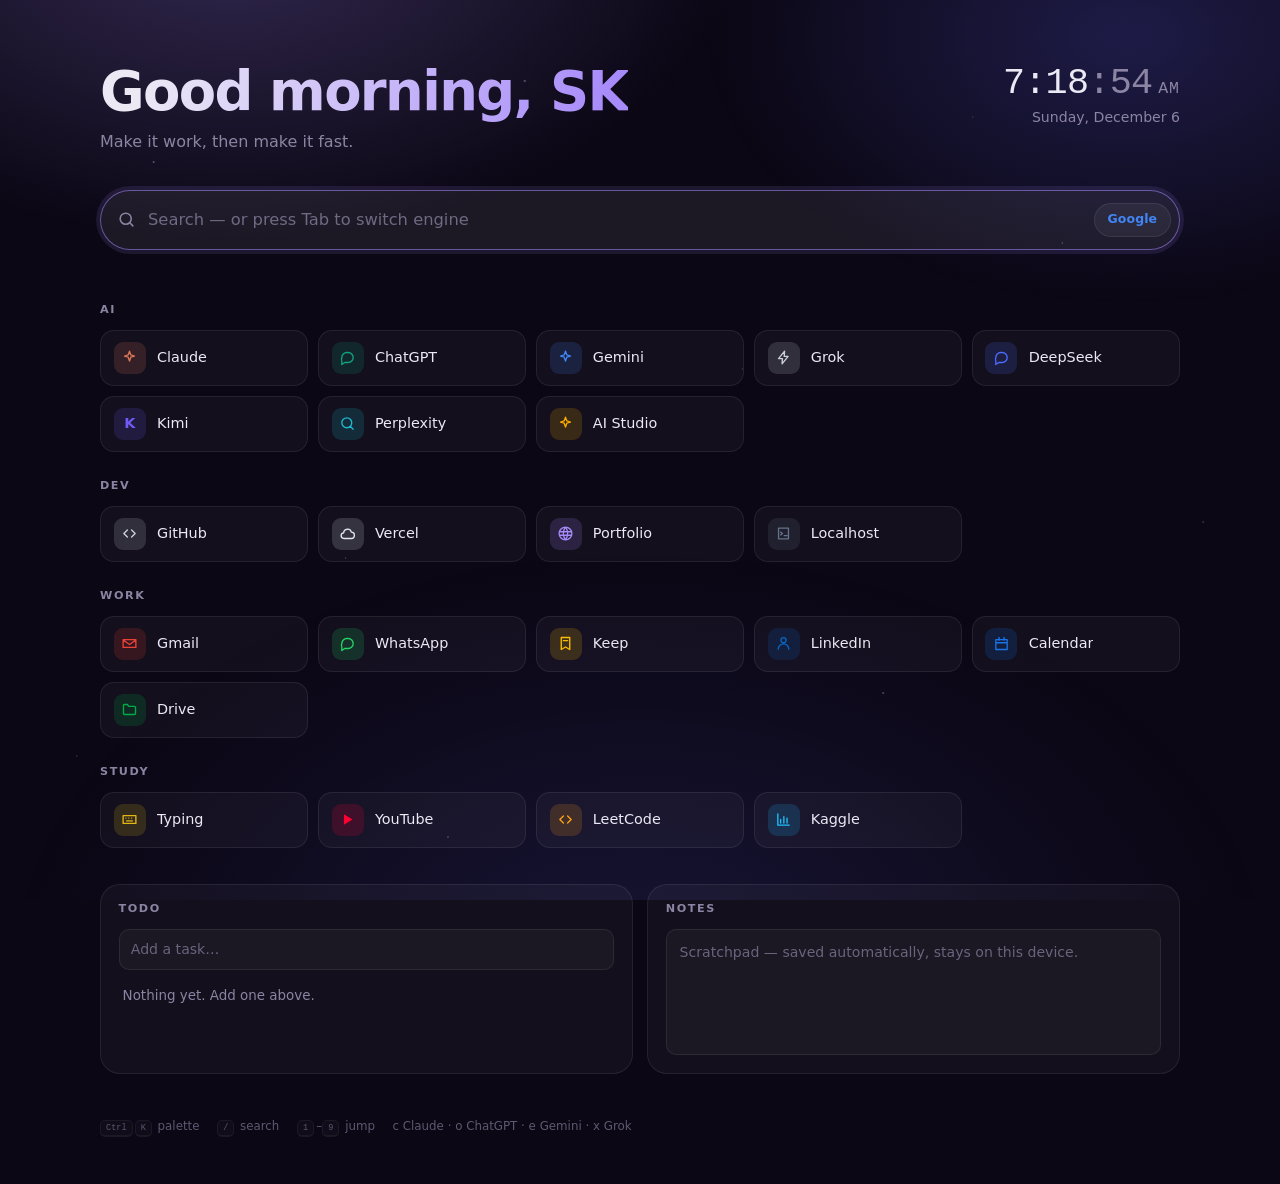
==== extension/newtab.html @ caefb883 "first commit" ====
<!DOCTYPE html>
<html lang="en" data-page="ext">
<head>
<meta charset="utf-8">
<meta name="viewport" content="width=device-width, initial-scale=1, viewport-fit=cover">
<title>SK</title>
<meta name="theme-color" content="#0b0714">
<meta name="description" content="Personal start page.">
<meta name="robots" content="noindex, nofollow">
<link rel="icon" href="assets/favicon.svg" type="image/svg+xml">
<link rel="preload" href="config.js" as="script">
<link rel="preload" href="app.js" as="script">
<link rel="stylesheet" href="styles.css">
</head>
<body>

<div class="bg-aurora" aria-hidden="true"></div>
<div class="bg-stars" aria-hidden="true"></div>

<main class="shell">

  <!-- ── Header: greeting + clock ─────────────────────────────────── -->
  <header class="hero">
    <div class="hero-main">
      <h1 class="greeting" id="greeting">&nbsp;</h1>
      <p class="subline" id="subline">&nbsp;</p>
    </div>
    <div class="hero-side">
      <div class="clock" id="clock">&nbsp;</div>
      <div class="datestr" id="datestr">&nbsp;</div>
      <div class="weather" id="weather" hidden>
        <span class="weather-icon" id="weather-icon"></span>
        <span class="weather-temp" id="weather-temp"></span>
        <span class="weather-meta" id="weather-meta"></span>
      </div>
    </div>
  </header>

  <!-- ── Search ───────────────────────────────────────────────────── -->
  <form class="search" id="search-form" autocomplete="off" role="search">
    <svg class="search-glyph" viewBox="0 0 24 24" aria-hidden="true">
      <circle cx="11" cy="11" r="7"></circle><path d="M20 20l-3.5-3.5"></path>
    </svg>
    <input
      class="search-input"
      id="search-input"
      type="text"
      spellcheck="false"
      autocapitalize="off"
      autocorrect="off"
      aria-label="Search the web"
      placeholder="Search — or press Tab to switch engine">
    <button class="engine-pill" id="engine-pill" type="button" aria-label="Change search engine">Google</button>
  </form>
  <p class="search-hint" id="search-hint"></p>

  <!-- ── Link groups ──────────────────────────────────────────────── -->
  <section class="groups" id="groups"></section>

  <!-- ── Notes + todo ─────────────────────────────────────────────── -->
  <section class="panels" id="panels" hidden>
    <div class="panel">
      <div class="panel-head">
        <h2>Todo</h2>
        <span class="panel-count" id="todo-count"></span>
      </div>
      <form id="todo-form" autocomplete="off">
        <input class="todo-input" id="todo-input" type="text" placeholder="Add a task…" aria-label="Add a task">
      </form>
      <ul class="todo-list" id="todo-list"></ul>
    </div>
    <div class="panel">
      <div class="panel-head">
        <h2>Notes</h2>
        <span class="panel-count" id="notes-status"></span>
      </div>
      <textarea class="notes" id="notes" placeholder="Scratchpad — saved automatically, stays on this device." aria-label="Notes"></textarea>
    </div>
  </section>

  <footer class="foot">
    <span><kbd>Ctrl</kbd><kbd>K</kbd> palette</span>
    <span><kbd>/</kbd> search</span>
    <span><kbd>1</kbd>–<kbd>9</kbd> jump</span>
    <span id="foot-keys"></span>
  </footer>

</main>

<!-- ── Command palette ───────────────────────────────────────────── -->
<div class="palette-wrap" id="palette-wrap" hidden>
  <div class="palette-backdrop" id="palette-backdrop"></div>
  <div class="palette" role="dialog" aria-modal="true" aria-label="Command palette">
    <input class="palette-input" id="palette-input" type="text" spellcheck="false"
           autocomplete="off" placeholder="Jump to…" aria-label="Jump to">
    <ul class="palette-list" id="palette-list"></ul>
  </div>
</div>

<script src="config.js"></script>
<script src="app.js"></script>
</body>
</html>
---- extension/styles.css ----
/* ==========================================================================
   SK HOME — styles
   Defaults here match config.theme; app.js overrides them at runtime.
   ========================================================================== */

:root {
  --bg:      #0b0714;
  --accent:  #a78bfa;
  --accent2: #6366f1;
  --text:    #ece9f5;
  --muted:   #8b85a3;

  --surface:      rgba(255, 255, 255, 0.035);
  --surface-hi:   rgba(255, 255, 255, 0.07);
  --border:       rgba(255, 255, 255, 0.08);
  --border-hi:    rgba(255, 255, 255, 0.16);

  --radius:    14px;
  --radius-lg: 20px;

  --font: "Inter", ui-sans-serif, system-ui, -apple-system, "Segoe UI",
          Roboto, "Helvetica Neue", Arial, sans-serif;
  --mono: ui-monospace, "SF Mono", "Cascadia Mono", "JetBrains Mono",
          Menlo, Consolas, monospace;

  --shell-max: 1120px;
  color-scheme: dark;
}

* { box-sizing: border-box; }

/* Class selectors below set display:flex/grid, which would otherwise beat the
   UA's [hidden]{display:none}. Without this the palette shows up on load. */
[hidden] { display: none !important; }

html, body {
  margin: 0;
  min-height: 100%;
}

body {
  background: var(--bg);
  color: var(--text);
  font-family: var(--font);
  font-size: 16px;
  line-height: 1.5;
  -webkit-font-smoothing: antialiased;
  text-rendering: optimizeLegibility;
  overflow-x: hidden;
}

/* ── Background layers ──────────────────────────────────────────────── */

.bg-aurora,
.bg-stars {
  position: fixed;
  inset: 0;
  pointer-events: none;
  z-index: 0;
}

.bg-aurora {
  background:
    radial-gradient(52rem 32rem at 18% -8%,
      color-mix(in srgb, var(--accent) 26%, transparent), transparent 62%),
    radial-gradient(44rem 28rem at 88% 4%,
      color-mix(in srgb, var(--accent2) 22%, transparent), transparent 60%),
    radial-gradient(60rem 40rem at 50% 108%,
      color-mix(in srgb, var(--accent2) 14%, transparent), transparent 66%);
  filter: saturate(1.1);
}

/* Starfield drawn entirely in CSS — no image request. */
.bg-stars {
  background-image:
    radial-gradient(1.4px 1.4px at 12% 18%, rgba(255,255,255,.55), transparent),
    radial-gradient(1.1px 1.1px at 27% 62%, rgba(255,255,255,.38), transparent),
    radial-gradient(1.6px 1.6px at 41%  9%, rgba(255,255,255,.50), transparent),
    radial-gradient(1.0px 1.0px at 58% 41%, rgba(255,255,255,.32), transparent),
    radial-gradient(1.5px 1.5px at 69% 77%, rgba(255,255,255,.45), transparent),
    radial-gradient(1.2px 1.2px at 83% 27%, rgba(255,255,255,.40), transparent),
    radial-gradient(1.3px 1.3px at 94% 58%, rgba(255,255,255,.35), transparent),
    radial-gradient(1.1px 1.1px at  6% 84%, rgba(255,255,255,.30), transparent),
    radial-gradient(1.4px 1.4px at 35% 93%, rgba(255,255,255,.36), transparent),
    radial-gradient(1.0px 1.0px at 76% 13%, rgba(255,255,255,.28), transparent);
  background-size: 100% 100%;
  opacity: .8;
}

html[data-stars="off"] .bg-stars  { display: none; }
html[data-aurora="off"] .bg-aurora { display: none; }

/* ── Shell ──────────────────────────────────────────────────────────── */

.shell {
  position: relative;
  z-index: 1;
  max-width: var(--shell-max);
  margin: 0 auto;
  padding-block: clamp(2.5rem, 7vh, 5rem) 3rem;
  padding-inline: 20px;
  display: flex;
  flex-direction: column;
  gap: clamp(1.75rem, 4vh, 2.75rem);
}

/* ── Hero ───────────────────────────────────────────────────────────── */

.hero {
  display: flex;
  align-items: flex-start;
  justify-content: space-between;
  gap: 1.5rem;
  flex-wrap: wrap;
}

.greeting {
  margin: 0;
  font-size: clamp(2rem, 5.2vw, 3.4rem);
  font-weight: 650;
  letter-spacing: -0.03em;
  line-height: 1.08;
  background: linear-gradient(102deg, var(--text) 8%, var(--accent) 96%);
  -webkit-background-clip: text;
  background-clip: text;
  color: transparent;
}

.subline {
  margin: .5rem 0 0;
  color: var(--muted);
  font-size: 1rem;
}

.hero-side {
  text-align: right;
  flex-shrink: 0;
}

.clock {
  font-family: var(--mono);
  font-size: clamp(1.6rem, 3.4vw, 2.3rem);
  font-weight: 500;
  letter-spacing: -0.02em;
  font-variant-numeric: tabular-nums;
  line-height: 1.1;
}

.clock .ampm {
  font-size: .45em;
  color: var(--muted);
  margin-left: .35em;
  letter-spacing: .06em;
}

.clock .sec { color: var(--muted); }

.datestr {
  margin-top: .2rem;
  color: var(--muted);
  font-size: .88rem;
}

.weather {
  margin-top: .6rem;
  display: inline-flex;
  align-items: center;
  gap: .5rem;
  padding: .35rem .7rem;
  border: 1px solid var(--border);
  border-radius: 999px;
  background: var(--surface);
  font-size: .85rem;
}

.weather-icon svg { display: block; width: 18px; height: 18px; }
.weather-temp { font-weight: 600; font-variant-numeric: tabular-nums; }
.weather-meta { color: var(--muted); font-variant-numeric: tabular-nums; }

/* ── Search ─────────────────────────────────────────────────────────── */

.search {
  display: flex;
  align-items: center;
  gap: .75rem;
  padding: .2rem .5rem .2rem 1rem;
  background: var(--surface);
  border: 1px solid var(--border);
  border-radius: 999px;
  transition: border-color .15s, background .15s, box-shadow .15s;
}

.search:focus-within {
  border-color: color-mix(in srgb, var(--accent) 55%, transparent);
  background: var(--surface-hi);
  box-shadow: 0 0 0 4px color-mix(in srgb, var(--accent) 12%, transparent);
}

.search-glyph {
  width: 19px; height: 19px;
  flex-shrink: 0;
  fill: none;
  stroke: var(--muted);
  stroke-width: 2;
  stroke-linecap: round;
}

.search-input {
  flex: 1;
  min-width: 0;
  background: none;
  border: 0;
  outline: none;
  color: var(--text);
  font: inherit;
  font-size: 1.02rem;
  padding: .85rem 0;
}

.search-input::placeholder { color: var(--muted); opacity: .75; }

.engine-pill {
  flex-shrink: 0;
  border: 1px solid var(--border);
  background: rgba(255,255,255,.05);
  color: var(--engine-color, var(--muted));
  font: inherit;
  font-size: .78rem;
  font-weight: 600;
  letter-spacing: .01em;
  padding: .42rem .8rem;
  border-radius: 999px;
  cursor: pointer;
  transition: border-color .15s, background .15s;
}

.engine-pill:hover { border-color: var(--border-hi); background: rgba(255,255,255,.09); }

.search-hint {
  margin: -1.35rem 0 -1rem;
  min-height: 1.1rem;
  padding-inline: 1.1rem;
  font-size: .78rem;
  color: var(--muted);
}

/* ── Link groups ────────────────────────────────────────────────────── */

.groups {
  display: flex;
  flex-direction: column;
  gap: 1.6rem;
}

.group-title {
  margin: 0 0 .7rem;
  font-size: .7rem;
  font-weight: 700;
  letter-spacing: .14em;
  text-transform: uppercase;
  color: var(--muted);
}

.tiles {
  display: grid;
  grid-template-columns: repeat(auto-fill, minmax(180px, 1fr));
  gap: .6rem;
}

.tile {
  display: flex;
  align-items: center;
  gap: .7rem;
  padding: .7rem .8rem;
  border: 1px solid var(--border);
  border-radius: var(--radius);
  background: var(--surface);
  color: var(--text);
  text-decoration: none;
  position: relative;
  transition: transform .13s ease, border-color .13s, background .13s;
}

.tile:hover,
.tile:focus-visible {
  transform: translateY(-2px);
  border-color: color-mix(in srgb, var(--tile) 45%, var(--border-hi));
  background: var(--surface-hi);
  outline: none;
}

.tile:focus-visible {
  box-shadow: 0 0 0 3px color-mix(in srgb, var(--accent) 30%, transparent);
}

.tile-mark {
  width: 32px; height: 32px;
  flex-shrink: 0;
  display: grid;
  place-items: center;
  border-radius: 9px;
  background: color-mix(in srgb, var(--tile) 17%, transparent);
  color: var(--tile);
  font-size: .9rem;
  font-weight: 700;
  letter-spacing: -.02em;
}

.tile-mark svg { width: 17px; height: 17px; display: block; }

.tile-name {
  min-width: 0;                 /* let it shrink inside the flex row */
  font-size: .9rem;
  font-weight: 500;
  white-space: nowrap;
  overflow: hidden;
  text-overflow: ellipsis;
}

/* Absolutely positioned so an invisible badge never steals width from the
   label — that was silently ellipsising "DeepSeek" and "WhatsApp". */
.tile-key {
  position: absolute;
  right: .55rem;
  top: 50%;
  transform: translateY(-50%);
  font-family: var(--mono);
  font-size: .65rem;
  color: var(--muted);
  border: 1px solid var(--border);
  border-radius: 5px;
  padding: .05rem .3rem;
  opacity: 0;
  transition: opacity .13s;
}

.tile:hover .tile-key,
body.keys-visible .tile-key { opacity: .85; }

/* ── Panels (todo + notes) ──────────────────────────────────────────── */

.panels {
  display: grid;
  grid-template-columns: 1fr 1fr;
  gap: .9rem;
}

.panel {
  border: 1px solid var(--border);
  border-radius: var(--radius-lg);
  background: var(--surface);
  padding: 1rem 1.1rem 1.1rem;
  min-height: 190px;
  display: flex;
  flex-direction: column;
}

.panel-head {
  display: flex;
  align-items: baseline;
  justify-content: space-between;
  margin-bottom: .7rem;
}

.panel-head h2 {
  margin: 0;
  font-size: .7rem;
  font-weight: 700;
  letter-spacing: .14em;
  text-transform: uppercase;
  color: var(--muted);
}

.panel-count { font-size: .72rem; color: var(--muted); font-variant-numeric: tabular-nums; }

.todo-input,
.notes {
  width: 100%;
  background: rgba(255,255,255,.035);
  border: 1px solid var(--border);
  border-radius: 10px;
  color: var(--text);
  font: inherit;
  outline: none;
  transition: border-color .15s;
}

.todo-input { font-size: .88rem; padding: .55rem .7rem; }
.todo-input:focus,
.notes:focus { border-color: color-mix(in srgb, var(--accent) 50%, transparent); }
.todo-input::placeholder,
.notes::placeholder { color: var(--muted); opacity: .7; }

.notes {
  flex: 1;
  resize: none;
  padding: .7rem .8rem;
  font-size: .88rem;
  line-height: 1.6;
  min-height: 120px;
}

.todo-list {
  list-style: none;
  margin: .6rem 0 0;
  padding: 0;
  overflow-y: auto;
  max-height: 190px;
  display: flex;
  flex-direction: column;
  gap: .1rem;
}

.todo-item {
  display: flex;
  align-items: center;
  gap: .55rem;
  padding: .3rem .25rem;
  border-radius: 8px;
  font-size: .88rem;
}

.todo-item:hover { background: rgba(255,255,255,.04); }

.todo-box {
  width: 15px; height: 15px;
  flex-shrink: 0;
  border: 1.5px solid var(--muted);
  border-radius: 4px;
  cursor: pointer;
  display: grid;
  place-items: center;
  background: none;
  padding: 0;
  transition: border-color .13s, background .13s;
}

.todo-box svg { width: 9px; height: 9px; opacity: 0; stroke: var(--bg); stroke-width: 3.5; fill: none; stroke-linecap: round; stroke-linejoin: round; }

.todo-item.done .todo-box { background: var(--accent); border-color: var(--accent); }
.todo-item.done .todo-box svg { opacity: 1; }
.todo-item.done .todo-text { color: var(--muted); text-decoration: line-through; }

.todo-text { flex: 1; word-break: break-word; }

.todo-del {
  background: none; border: 0; cursor: pointer;
  color: var(--muted); font-size: 1.1rem; line-height: 1;
  padding: 0 .2rem; opacity: 0; transition: opacity .13s, color .13s;
}
.todo-item:hover .todo-del { opacity: .7; }
.todo-del:hover { color: #f87171; opacity: 1; }

.todo-empty { color: var(--muted); font-size: .84rem; padding: .4rem .25rem; }

/* ── Footer ─────────────────────────────────────────────────────────── */

.foot {
  display: flex;
  flex-wrap: wrap;
  gap: 1.1rem;
  font-size: .74rem;
  color: var(--muted);
  padding-top: .5rem;
  opacity: .65;
}

kbd {
  font-family: var(--mono);
  font-size: .72em;
  border: 1px solid var(--border);
  border-bottom-width: 2px;
  border-radius: 5px;
  padding: .1rem .32rem;
  margin-right: .12rem;
  background: rgba(255,255,255,.04);
}

/* ── Command palette ────────────────────────────────────────────────── */

.palette-wrap {
  position: fixed;
  inset: 0;
  z-index: 50;
  display: flex;
  justify-content: center;
  align-items: flex-start;
  padding: clamp(3rem, 14vh, 8rem) 20px 20px;
}

.palette-backdrop {
  position: absolute;
  inset: 0;
  background: rgba(4, 2, 10, .62);
  backdrop-filter: blur(5px);
  -webkit-backdrop-filter: blur(5px);
}

.palette {
  position: relative;
  width: 100%;
  max-width: 540px;
  background: color-mix(in srgb, var(--bg) 88%, #ffffff);
  border: 1px solid var(--border-hi);
  border-radius: var(--radius-lg);
  box-shadow: 0 28px 70px rgba(0, 0, 0, .6);
  overflow: hidden;
  animation: pop .13s ease-out;
}

@keyframes pop {
  from { opacity: 0; transform: translateY(-7px) scale(.985); }
  to   { opacity: 1; transform: none; }
}

.palette-input {
  width: 100%;
  background: none;
  border: 0;
  border-bottom: 1px solid var(--border);
  outline: none;
  color: var(--text);
  font: inherit;
  font-size: 1rem;
  padding: 1rem 1.15rem;
}

.palette-input::placeholder { color: var(--muted); opacity: .75; }

.palette-list {
  list-style: none;
  margin: 0;
  padding: .4rem;
  max-height: min(46vh, 340px);
  overflow-y: auto;
}

.palette-item {
  display: flex;
  align-items: center;
  gap: .65rem;
  padding: .55rem .7rem;
  border-radius: 10px;
  cursor: pointer;
  font-size: .92rem;
}

.palette-item[aria-selected="true"] { background: color-mix(in srgb, var(--accent) 18%, transparent); }

.palette-mark {
  width: 24px; height: 24px;
  flex-shrink: 0;
  display: grid;
  place-items: center;
  border-radius: 7px;
  background: color-mix(in srgb, var(--tile, var(--accent)) 17%, transparent);
  color: var(--tile, var(--accent));
  font-size: .7rem;
  font-weight: 700;
}

.palette-mark svg { width: 14px; height: 14px; display: block; }

.palette-group { margin-left: auto; font-size: .72rem; color: var(--muted); }
.palette-empty { padding: .9rem .7rem; color: var(--muted); font-size: .88rem; }

/* ── Responsive ─────────────────────────────────────────────────────── */

@media (max-width: 760px) {
  .shell { padding-block: 2rem 2.5rem; gap: 1.5rem; }

  .hero { flex-direction: column; gap: .9rem; }
  .hero-side { text-align: left; }
  .clock { font-size: 1.9rem; }

  .search-input { font-size: 1rem; padding-block: .8rem; }
  .search-hint { margin-block: -1.15rem -.85rem; }

  .tiles { grid-template-columns: repeat(auto-fill, minmax(160px, 1fr)); gap: .5rem; }

  .panels { grid-template-columns: 1fr; }
  .panel { min-height: 0; }

  .foot { display: none; }
}

@media (max-width: 420px) {
  .shell { padding-inline: 16px; }
  .tiles { grid-template-columns: 1fr 1fr; }
  .tile { padding: .6rem .65rem; gap: .55rem; }
  .tile-mark { width: 28px; height: 28px; border-radius: 8px; }
  .tile-mark svg { width: 15px; height: 15px; }
  .tile-name { font-size: .84rem; }
  .tile-key { display: none; }
  .greeting { font-size: 1.9rem; }
  .engine-pill { font-size: .7rem; padding: .38rem .6rem; }
}

/* Standalone PWA — account for notch / status bar */
@media (display-mode: standalone) {
  .shell { padding-top: max(2rem, env(safe-area-inset-top)); }
}

@media (prefers-reduced-motion: reduce) {
  *, *::before, *::after {
    animation-duration: .001ms !important;
    transition-duration: .001ms !important;
  }
  .tile:hover { transform: none; }
}
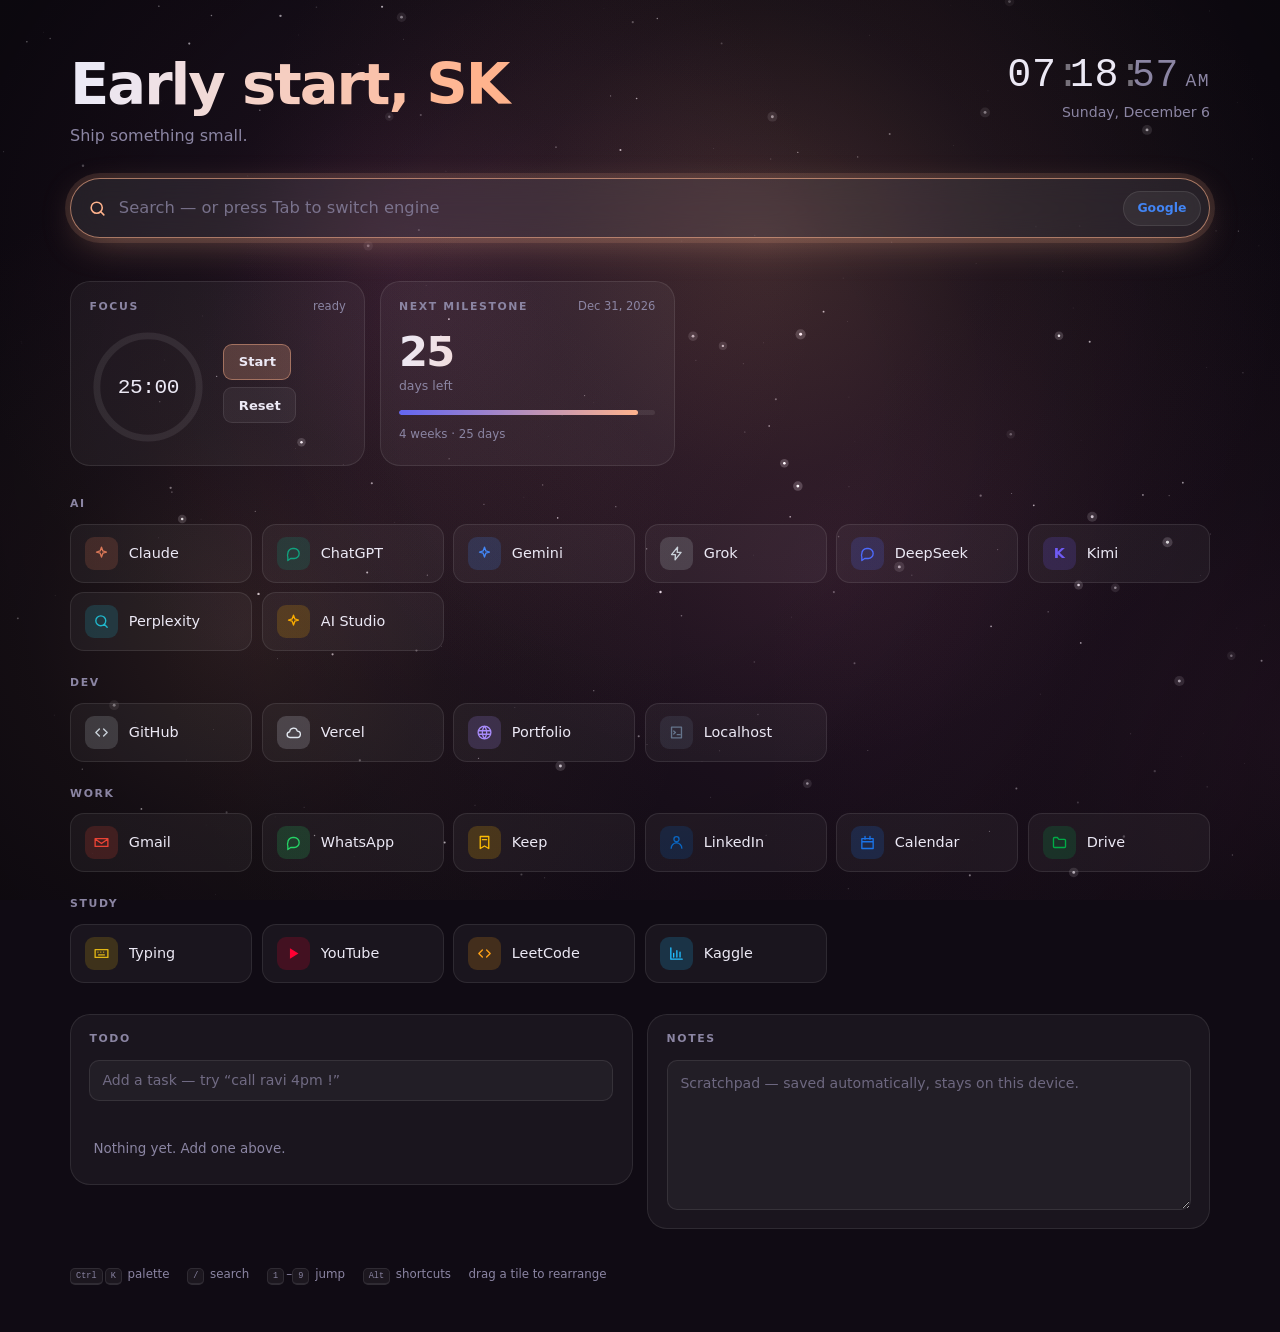
==== commit 4c9619b5: "New Updates" ====
--- a/extension/newtab.html
+++ b/extension/newtab.html
@@ -9,80 +9,148 @@
 <meta name="robots" content="noindex, nofollow">
 <link rel="icon" href="assets/favicon.svg" type="image/svg+xml">
 <link rel="preload" href="config.js" as="script">
+<link rel="preload" href="cosmos.js" as="script">
 <link rel="preload" href="app.js" as="script">
 <link rel="stylesheet" href="styles.css">
 </head>
 <body>
 
-<div class="bg-aurora" aria-hidden="true"></div>
-<div class="bg-stars" aria-hidden="true"></div>
+<canvas id="sky" class="sky" aria-hidden="true"></canvas>
+<div class="cursor-glow" id="cursor-glow" aria-hidden="true"></div>
 
-<main class="shell">
+<main class="shell" id="shell">
 
-  <!-- ── Header: greeting + clock ─────────────────────────────────── -->
-  <header class="hero">
+  <!-- ── Hero ─────────────────────────────────────────────────────── -->
+  <header class="hero reveal" data-delay="0">
     <div class="hero-main">
-      <h1 class="greeting" id="greeting">&nbsp;</h1>
-      <p class="subline" id="subline">&nbsp;</p>
+      <h1 class="greeting" id="greeting" aria-live="polite"></h1>
+      <p class="subline" id="subline"></p>
+      <div class="streak" id="streak" hidden></div>
     </div>
+
     <div class="hero-side">
-      <div class="clock" id="clock">&nbsp;</div>
-      <div class="datestr" id="datestr">&nbsp;</div>
-      <div class="weather" id="weather" hidden>
+      <div class="clock" id="clock" aria-label="Current time"></div>
+      <div class="datestr" id="datestr"></div>
+      <button class="weather" id="weather" hidden type="button"
+              aria-label="Weather details" aria-expanded="false">
         <span class="weather-icon" id="weather-icon"></span>
         <span class="weather-temp" id="weather-temp"></span>
-        <span class="weather-meta" id="weather-meta"></span>
-      </div>
+        <span class="weather-label" id="weather-label"></span>
+        <svg class="chev" viewBox="0 0 24 24" aria-hidden="true"><path d="M6 9l6 6 6-6"/></svg>
+      </button>
     </div>
   </header>
 
+  <!-- ── Weather detail drawer ────────────────────────────────────── -->
+  <section class="wx-drawer" id="wx-drawer" hidden>
+    <div class="wx-stats" id="wx-stats"></div>
+    <div class="wx-chart" id="wx-chart"></div>
+  </section>
+
   <!-- ── Search ───────────────────────────────────────────────────── -->
-  <form class="search" id="search-form" autocomplete="off" role="search">
+  <form class="search reveal" data-delay="1" id="search-form" autocomplete="off" role="search">
     <svg class="search-glyph" viewBox="0 0 24 24" aria-hidden="true">
       <circle cx="11" cy="11" r="7"></circle><path d="M20 20l-3.5-3.5"></path>
     </svg>
-    <input
-      class="search-input"
-      id="search-input"
-      type="text"
-      spellcheck="false"
-      autocapitalize="off"
-      autocorrect="off"
-      aria-label="Search the web"
-      placeholder="Search — or press Tab to switch engine">
-    <button class="engine-pill" id="engine-pill" type="button" aria-label="Change search engine">Google</button>
+    <input class="search-input" id="search-input" type="text" spellcheck="false"
+           autocapitalize="off" autocorrect="off" aria-label="Search the web"
+           placeholder="Search — or press Tab to switch engine">
+    <button class="engine-pill" id="engine-pill" type="button"
+            aria-label="Change search engine"></button>
   </form>
   <p class="search-hint" id="search-hint"></p>
 
+  <!-- ── Widget row ───────────────────────────────────────────────── -->
+  <section class="widgets reveal" data-delay="2" id="widgets">
+
+    <article class="card focus-card" id="focus-card">
+      <div class="card-head"><h2>Focus</h2><span class="card-meta" id="focus-state">ready</span></div>
+      <div class="focus-body">
+        <div class="ring-wrap">
+          <svg class="ring" viewBox="0 0 120 120" aria-hidden="true">
+            <circle class="ring-bg"  cx="60" cy="60" r="52"/>
+            <circle class="ring-fg"  cx="60" cy="60" r="52" id="ring-fg"/>
+          </svg>
+          <div class="ring-time" id="focus-time">25:00</div>
+        </div>
+        <div class="focus-actions">
+          <button class="btn btn-primary" id="focus-toggle" type="button">Start</button>
+          <button class="btn" id="focus-reset" type="button">Reset</button>
+          <span class="focus-count" id="focus-count"></span>
+        </div>
+      </div>
+    </article>
+
+    <article class="card" id="countdown-card" hidden>
+      <div class="card-head"><h2 id="countdown-label">Countdown</h2><span class="card-meta" id="countdown-date"></span></div>
+      <div class="countdown-body">
+        <div class="cd-num" id="cd-days">—</div>
+        <div class="cd-unit">days left</div>
+        <div class="cd-bar"><span id="cd-fill"></span></div>
+        <div class="cd-sub" id="cd-sub"></div>
+      </div>
+    </article>
+
+    <article class="card gh-card" id="gh-card" hidden>
+      <div class="card-head">
+        <h2>GitHub</h2>
+        <span class="card-meta" id="gh-meta"></span>
+      </div>
+      <div class="gh-stats" id="gh-stats"></div>
+      <div class="gh-grid" id="gh-grid" aria-label="Activity over the last 90 days"></div>
+      <ul class="gh-recent" id="gh-recent"></ul>
+    </article>
+
+  </section>
+
   <!-- ── Link groups ──────────────────────────────────────────────── -->
-  <section class="groups" id="groups"></section>
+  <section class="groups reveal" data-delay="3" id="groups"></section>
 
-  <!-- ── Notes + todo ─────────────────────────────────────────────── -->
-  <section class="panels" id="panels" hidden>
-    <div class="panel">
-      <div class="panel-head">
+  <!-- ── Panels ───────────────────────────────────────────────────── -->
+  <section class="panels reveal" data-delay="4" id="panels">
+
+    <article class="card">
+      <div class="card-head">
         <h2>Todo</h2>
-        <span class="panel-count" id="todo-count"></span>
+        <span class="card-meta" id="todo-count"></span>
       </div>
       <form id="todo-form" autocomplete="off">
-        <input class="todo-input" id="todo-input" type="text" placeholder="Add a task…" aria-label="Add a task">
+        <input class="field" id="todo-input" type="text"
+               placeholder="Add a task — try “call ravi 4pm !”" aria-label="Add a task">
       </form>
+      <p class="parse-hint" id="parse-hint"></p>
       <ul class="todo-list" id="todo-list"></ul>
-    </div>
-    <div class="panel">
-      <div class="panel-head">
+    </article>
+
+    <article class="card">
+      <div class="card-head">
         <h2>Notes</h2>
-        <span class="panel-count" id="notes-status"></span>
+        <span class="card-meta" id="notes-status"></span>
       </div>
-      <textarea class="notes" id="notes" placeholder="Scratchpad — saved automatically, stays on this device." aria-label="Notes"></textarea>
-    </div>
+      <textarea class="notes" id="notes"
+                placeholder="Scratchpad — saved automatically, stays on this device."
+                aria-label="Notes"></textarea>
+    </article>
+
+    <article class="card feed-card" id="hn-card" hidden>
+      <div class="card-head"><h2>Hacker News</h2><span class="card-meta">front page</span></div>
+      <ul class="feed" id="hn-list"></ul>
+    </article>
+
+    <article class="card" id="market-card" hidden>
+      <div class="card-head"><h2>Markets</h2><span class="card-meta" id="market-meta"></span></div>
+      <ul class="market" id="market-list"></ul>
+    </article>
+
   </section>
 
-  <footer class="foot">
+  <footer class="foot reveal" data-delay="5">
     <span><kbd>Ctrl</kbd><kbd>K</kbd> palette</span>
     <span><kbd>/</kbd> search</span>
     <span><kbd>1</kbd>–<kbd>9</kbd> jump</span>
-    <span id="foot-keys"></span>
+    <span><kbd>Alt</kbd> shortcuts</span>
+    <span class="foot-drag">drag a tile to rearrange</span>
+    <button class="foot-reset" id="reset-order" type="button" hidden>reset order</button>
   </footer>
 
 </main>
@@ -97,7 +165,11 @@
   </div>
 </div>
 
+<div class="toast" id="toast" hidden></div>
+
 <script src="config.js"></script>
+<script src="cosmos.js"></script>
+<script src="live.js"></script>
 <script src="app.js"></script>
 </body>
 </html>
--- a/extension/styles.css
+++ b/extension/styles.css
@@ -1,6 +1,7 @@
 /* ==========================================================================
    SK HOME — styles
-   Defaults here match config.theme; app.js overrides them at runtime.
+   Colour tokens are rewritten at runtime by the cosmos palette, so the whole
+   page drifts through the day along with the sky.
    ========================================================================== */
 
 :root {
@@ -10,10 +11,10 @@
   --text:    #ece9f5;
   --muted:   #8b85a3;
 
-  --surface:      rgba(255, 255, 255, 0.035);
-  --surface-hi:   rgba(255, 255, 255, 0.07);
-  --border:       rgba(255, 255, 255, 0.08);
-  --border-hi:    rgba(255, 255, 255, 0.16);
+  --surface:    rgba(255, 255, 255, 0.045);
+  --surface-hi: rgba(255, 255, 255, 0.085);
+  --border:     rgba(255, 255, 255, 0.09);
+  --border-hi:  rgba(255, 255, 255, 0.2);
 
   --radius:    14px;
   --radius-lg: 20px;
@@ -23,20 +24,20 @@
   --mono: ui-monospace, "SF Mono", "Cascadia Mono", "JetBrains Mono",
           Menlo, Consolas, monospace;
 
-  --shell-max: 1120px;
+  --shell-max: 1180px;
+  --ease-out:  cubic-bezier(.16, 1, .3, 1);
+  --spring:    cubic-bezier(.34, 1.56, .64, 1);
+
   color-scheme: dark;
 }
 
 * { box-sizing: border-box; }
 
-/* Class selectors below set display:flex/grid, which would otherwise beat the
-   UA's [hidden]{display:none}. Without this the palette shows up on load. */
+/* Class rules below set display:flex/grid, which would otherwise beat the
+   UA's [hidden]{display:none}. */
 [hidden] { display: none !important; }
 
-html, body {
-  margin: 0;
-  min-height: 100%;
-}
+html, body { margin: 0; min-height: 100%; }
 
 body {
   background: var(--bg);
@@ -45,64 +46,71 @@
   font-size: 16px;
   line-height: 1.5;
   -webkit-font-smoothing: antialiased;
-  text-rendering: optimizeLegibility;
   overflow-x: hidden;
-}
-
-/* ── Background layers ──────────────────────────────────────────────── */
-
-.bg-aurora,
-.bg-stars {
+  transition: background 1.2s linear;
+}
+
+/* ── The sky ────────────────────────────────────────────────────────── */
+
+.sky {
   position: fixed;
   inset: 0;
+  width: 100%;
+  height: 100%;
+  display: block;
+  z-index: 0;
+}
+
+.cursor-glow {
+  position: fixed;
+  top: 0; left: 0;
+  width: 520px; height: 520px;
+  margin: -260px 0 0 -260px;
+  border-radius: 50%;
   pointer-events: none;
-  z-index: 0;
-}
-
-.bg-aurora {
-  background:
-    radial-gradient(52rem 32rem at 18% -8%,
-      color-mix(in srgb, var(--accent) 26%, transparent), transparent 62%),
-    radial-gradient(44rem 28rem at 88% 4%,
-      color-mix(in srgb, var(--accent2) 22%, transparent), transparent 60%),
-    radial-gradient(60rem 40rem at 50% 108%,
-      color-mix(in srgb, var(--accent2) 14%, transparent), transparent 66%);
-  filter: saturate(1.1);
-}
-
-/* Starfield drawn entirely in CSS — no image request. */
-.bg-stars {
-  background-image:
-    radial-gradient(1.4px 1.4px at 12% 18%, rgba(255,255,255,.55), transparent),
-    radial-gradient(1.1px 1.1px at 27% 62%, rgba(255,255,255,.38), transparent),
-    radial-gradient(1.6px 1.6px at 41%  9%, rgba(255,255,255,.50), transparent),
-    radial-gradient(1.0px 1.0px at 58% 41%, rgba(255,255,255,.32), transparent),
-    radial-gradient(1.5px 1.5px at 69% 77%, rgba(255,255,255,.45), transparent),
-    radial-gradient(1.2px 1.2px at 83% 27%, rgba(255,255,255,.40), transparent),
-    radial-gradient(1.3px 1.3px at 94% 58%, rgba(255,255,255,.35), transparent),
-    radial-gradient(1.1px 1.1px at  6% 84%, rgba(255,255,255,.30), transparent),
-    radial-gradient(1.4px 1.4px at 35% 93%, rgba(255,255,255,.36), transparent),
-    radial-gradient(1.0px 1.0px at 76% 13%, rgba(255,255,255,.28), transparent);
-  background-size: 100% 100%;
-  opacity: .8;
-}
-
-html[data-stars="off"] .bg-stars  { display: none; }
-html[data-aurora="off"] .bg-aurora { display: none; }
+  z-index: 1;
+  opacity: 0;
+  background: radial-gradient(circle,
+    color-mix(in srgb, var(--accent) 22%, transparent) 0%,
+    transparent 62%);
+  transition: opacity .5s var(--ease-out);
+  will-change: transform;
+}
+
+body.pointer-active .cursor-glow { opacity: .55; }
 
 /* ── Shell ──────────────────────────────────────────────────────────── */
 
 .shell {
   position: relative;
-  z-index: 1;
+  z-index: 2;
   max-width: var(--shell-max);
   margin: 0 auto;
-  padding-block: clamp(2.5rem, 7vh, 5rem) 3rem;
+  padding-block: clamp(2.2rem, 6vh, 4.5rem) 3rem;
   padding-inline: 20px;
   display: flex;
   flex-direction: column;
-  gap: clamp(1.75rem, 4vh, 2.75rem);
-}
+  gap: clamp(1.5rem, 3.4vh, 2.4rem);
+}
+
+/* ── Entrance choreography ──────────────────────────────────────────── */
+
+.reveal {
+  opacity: 0;
+  transform: translateY(16px);
+}
+
+body.ready .reveal {
+  animation: rise .78s var(--ease-out) forwards;
+  animation-delay: calc(var(--d, 0) * 90ms);
+}
+
+@keyframes rise {
+  from { opacity: 0; transform: translateY(16px); filter: blur(6px); }
+  to   { opacity: 1; transform: none;             filter: none;      }
+}
+
+body.no-anim .reveal { opacity: 1; transform: none; animation: none; }
 
 /* ── Hero ───────────────────────────────────────────────────────────── */
 
@@ -116,66 +124,156 @@
 
 .greeting {
   margin: 0;
-  font-size: clamp(2rem, 5.2vw, 3.4rem);
+  font-size: clamp(2rem, 5.4vw, 3.6rem);
   font-weight: 650;
-  letter-spacing: -0.03em;
-  line-height: 1.08;
-  background: linear-gradient(102deg, var(--text) 8%, var(--accent) 96%);
+  letter-spacing: -0.035em;
+  line-height: 1.06;
+}
+
+/* Each letter animates in on its own beat. */
+.greeting .ch {
+  display: inline-block;
+  white-space: pre;
+  background: linear-gradient(104deg, var(--text) 0%, var(--accent) 100%);
+  background-size: 1400% 100%;
   -webkit-background-clip: text;
   background-clip: text;
   color: transparent;
 }
 
+body.ready .greeting .ch {
+  animation: chIn .62s var(--ease-out) backwards;
+  animation-delay: calc(var(--i) * 26ms + 120ms);
+}
+
+@keyframes chIn {
+  from { opacity: 0; transform: translateY(.42em) rotateX(-55deg); filter: blur(5px); }
+  to   { opacity: 1; transform: none;                              filter: none;      }
+}
+
+body.no-anim .greeting .ch { animation: none; }
+
 .subline {
-  margin: .5rem 0 0;
+  margin: .55rem 0 0;
   color: var(--muted);
   font-size: 1rem;
 }
 
-.hero-side {
-  text-align: right;
-  flex-shrink: 0;
-}
+.streak {
+  margin-top: .7rem;
+  display: inline-flex;
+  align-items: center;
+  gap: .45rem;
+  padding: .3rem .7rem;
+  border: 1px solid color-mix(in srgb, var(--accent) 34%, transparent);
+  background: color-mix(in srgb, var(--accent) 12%, transparent);
+  border-radius: 999px;
+  font-size: .78rem;
+  color: var(--text);
+}
+
+.streak b { color: var(--accent); }
+
+.hero-side { text-align: right; flex-shrink: 0; }
+
+/* ── Clock ──────────────────────────────────────────────────────────── */
 
 .clock {
   font-family: var(--mono);
-  font-size: clamp(1.6rem, 3.4vw, 2.3rem);
+  font-size: clamp(1.7rem, 3.6vw, 2.5rem);
   font-weight: 500;
   letter-spacing: -0.02em;
+  line-height: 1.1;
+  display: flex;
+  justify-content: flex-end;
+  align-items: baseline;
+}
+
+.clock .d {
+  display: inline-block;
+  width: .62em;
+  text-align: center;
+  position: relative;
   font-variant-numeric: tabular-nums;
-  line-height: 1.1;
-}
-
-.clock .ampm {
-  font-size: .45em;
-  color: var(--muted);
-  margin-left: .35em;
-  letter-spacing: .06em;
-}
-
-.clock .sec { color: var(--muted); }
-
-.datestr {
-  margin-top: .2rem;
-  color: var(--muted);
-  font-size: .88rem;
-}
+}
+
+/* a digit that just changed slides up into place */
+.clock .d.flip { animation: flip .42s var(--ease-out); }
+
+@keyframes flip {
+  0%   { transform: translateY(.5em); opacity: 0; filter: blur(3px); }
+  100% { transform: none;             opacity: 1; filter: none;      }
+}
+
+.clock .colon { opacity: .45; width: .32em; display: inline-block; text-align: center; }
+.clock .sec   { color: var(--muted); font-size: .95em; }
+.clock .ampm  { font-size: .45em; color: var(--muted); margin-left: .4em; letter-spacing: .08em; }
+
+.datestr { margin-top: .22rem; color: var(--muted); font-size: .88rem; }
+
+/* ── Weather pill + drawer ──────────────────────────────────────────── */
 
 .weather {
-  margin-top: .6rem;
+  margin-top: .65rem;
   display: inline-flex;
   align-items: center;
   gap: .5rem;
-  padding: .35rem .7rem;
+  padding: .4rem .75rem;
   border: 1px solid var(--border);
   border-radius: 999px;
   background: var(--surface);
+  color: var(--text);
+  font: inherit;
   font-size: .85rem;
-}
-
+  cursor: pointer;
+  transition: border-color .18s, background .18s, transform .18s var(--spring);
+}
+
+.weather:hover { border-color: var(--border-hi); background: var(--surface-hi); transform: translateY(-1px); }
 .weather-icon svg { display: block; width: 18px; height: 18px; }
-.weather-temp { font-weight: 600; font-variant-numeric: tabular-nums; }
-.weather-meta { color: var(--muted); font-variant-numeric: tabular-nums; }
+.weather-temp  { font-weight: 650; font-variant-numeric: tabular-nums; }
+.weather-label { color: var(--muted); }
+
+.chev {
+  width: 14px; height: 14px;
+  fill: none; stroke: var(--muted); stroke-width: 2.2;
+  stroke-linecap: round; stroke-linejoin: round;
+  transition: transform .25s var(--ease-out);
+}
+.weather[aria-expanded="true"] .chev { transform: rotate(180deg); }
+
+.wx-drawer {
+  display: grid;
+  grid-template-columns: auto 1fr;
+  gap: 1.4rem;
+  align-items: center;
+  padding: 1rem 1.2rem;
+  border: 1px solid var(--border);
+  border-radius: var(--radius-lg);
+  background: var(--surface);
+  backdrop-filter: blur(14px);
+  -webkit-backdrop-filter: blur(14px);
+  animation: drawer .38s var(--ease-out);
+  margin-top: -.8rem;
+}
+
+@keyframes drawer {
+  from { opacity: 0; transform: translateY(-10px) scaleY(.96); }
+  to   { opacity: 1; transform: none; }
+}
+
+.wx-stats {
+  display: grid;
+  grid-template-columns: repeat(2, auto);
+  gap: .35rem 1.3rem;
+  font-size: .82rem;
+  white-space: nowrap;
+}
+.wx-stats span { color: var(--muted); }
+.wx-stats b { font-weight: 600; font-variant-numeric: tabular-nums; }
+
+.wx-chart { min-width: 0; overflow: hidden; }
+.wx-chart svg { display: block; width: 100%; height: 88px; overflow: visible; }
 
 /* ── Search ─────────────────────────────────────────────────────────── */
 
@@ -183,82 +281,236 @@
   display: flex;
   align-items: center;
   gap: .75rem;
-  padding: .2rem .5rem .2rem 1rem;
+  padding: .2rem .5rem .2rem 1.05rem;
   background: var(--surface);
   border: 1px solid var(--border);
   border-radius: 999px;
-  transition: border-color .15s, background .15s, box-shadow .15s;
+  backdrop-filter: blur(14px);
+  -webkit-backdrop-filter: blur(14px);
+  transition: border-color .2s, background .2s, box-shadow .3s, transform .25s var(--spring);
 }
 
 .search:focus-within {
-  border-color: color-mix(in srgb, var(--accent) 55%, transparent);
+  border-color: color-mix(in srgb, var(--accent) 60%, transparent);
   background: var(--surface-hi);
-  box-shadow: 0 0 0 4px color-mix(in srgb, var(--accent) 12%, transparent);
+  box-shadow: 0 0 0 5px color-mix(in srgb, var(--accent) 13%, transparent),
+              0 10px 40px -12px color-mix(in srgb, var(--accent) 45%, transparent);
+  transform: translateY(-2px);
 }
 
 .search-glyph {
-  width: 19px; height: 19px;
-  flex-shrink: 0;
-  fill: none;
-  stroke: var(--muted);
-  stroke-width: 2;
-  stroke-linecap: round;
-}
+  width: 19px; height: 19px; flex-shrink: 0;
+  fill: none; stroke: var(--muted); stroke-width: 2; stroke-linecap: round;
+  transition: stroke .2s;
+}
+.search:focus-within .search-glyph { stroke: var(--accent); }
 
 .search-input {
-  flex: 1;
-  min-width: 0;
-  background: none;
-  border: 0;
-  outline: none;
-  color: var(--text);
-  font: inherit;
-  font-size: 1.02rem;
+  flex: 1; min-width: 0;
+  background: none; border: 0; outline: none;
+  color: var(--text); font: inherit; font-size: 1.02rem;
   padding: .85rem 0;
 }
-
-.search-input::placeholder { color: var(--muted); opacity: .75; }
+.search-input::placeholder { color: var(--muted); opacity: .8; }
 
 .engine-pill {
   flex-shrink: 0;
   border: 1px solid var(--border);
-  background: rgba(255,255,255,.05);
+  background: rgba(255,255,255,.055);
   color: var(--engine-color, var(--muted));
-  font: inherit;
-  font-size: .78rem;
-  font-weight: 600;
-  letter-spacing: .01em;
-  padding: .42rem .8rem;
+  font: inherit; font-size: .78rem; font-weight: 650;
+  padding: .45rem .85rem;
   border-radius: 999px;
   cursor: pointer;
-  transition: border-color .15s, background .15s;
-}
-
-.engine-pill:hover { border-color: var(--border-hi); background: rgba(255,255,255,.09); }
+  transition: border-color .18s, background .18s, transform .3s var(--spring);
+}
+.engine-pill:hover  { border-color: var(--border-hi); background: rgba(255,255,255,.1); }
+.engine-pill.bump   { animation: bump .36s var(--spring); }
+
+@keyframes bump {
+  0%   { transform: scale(1); }
+  45%  { transform: scale(1.14) rotate(-2deg); }
+  100% { transform: scale(1); }
+}
 
 .search-hint {
-  margin: -1.35rem 0 -1rem;
-  min-height: 1.1rem;
-  padding-inline: 1.1rem;
+  margin: -1.3rem 0 -1rem;
+  min-height: 1.15rem;
+  padding-inline: 1.15rem;
   font-size: .78rem;
   color: var(--muted);
 }
-
-/* ── Link groups ────────────────────────────────────────────────────── */
-
-.groups {
+.search-hint b { color: var(--accent); font-weight: 600; }
+
+/* ── Cards ──────────────────────────────────────────────────────────── */
+
+.card {
+  border: 1px solid var(--border);
+  border-radius: var(--radius-lg);
+  background: var(--surface);
+  backdrop-filter: blur(16px);
+  -webkit-backdrop-filter: blur(16px);
+  padding: 1rem 1.15rem 1.15rem;
   display: flex;
   flex-direction: column;
-  gap: 1.6rem;
-}
+  min-width: 0;
+  transition: border-color .22s, background .22s, transform .3s var(--ease-out);
+}
+
+.card:hover { border-color: var(--border-hi); }
+
+.card-head {
+  display: flex;
+  align-items: baseline;
+  justify-content: space-between;
+  gap: .6rem;
+  margin-bottom: .8rem;
+}
+
+.card-head h2 {
+  margin: 0;
+  font-size: .68rem;
+  font-weight: 750;
+  letter-spacing: .15em;
+  text-transform: uppercase;
+  color: var(--muted);
+}
+
+.card-meta {
+  font-size: .72rem;
+  color: var(--muted);
+  font-variant-numeric: tabular-nums;
+  white-space: nowrap;
+}
+
+.widgets {
+  display: grid;
+  grid-template-columns: minmax(0, .85fr) minmax(0, .85fr) minmax(0, 1.5fr);
+  gap: .9rem;
+  align-items: stretch;
+}
+
+/* ── Focus timer ────────────────────────────────────────────────────── */
+
+.focus-body { display: flex; align-items: center; gap: 1rem; flex: 1; }
+
+.ring-wrap { position: relative; width: 118px; height: 118px; flex-shrink: 0; }
+.ring { width: 100%; height: 100%; transform: rotate(-90deg); }
+.ring circle { fill: none; stroke-width: 7; stroke-linecap: round; }
+.ring-bg { stroke: rgba(255,255,255,.08); }
+.ring-fg {
+  stroke: var(--accent);
+  stroke-dasharray: 326.7;
+  stroke-dashoffset: 326.7;
+  transition: stroke-dashoffset .9s linear, stroke .4s;
+  filter: drop-shadow(0 0 6px color-mix(in srgb, var(--accent) 60%, transparent));
+}
+.focus-card.break .ring-fg { stroke: #4ade80; }
+
+.ring-time {
+  position: absolute; inset: 0;
+  display: grid; place-items: center;
+  font-family: var(--mono);
+  font-size: 1.32rem;
+  font-variant-numeric: tabular-nums;
+  letter-spacing: -.02em;
+}
+
+.focus-actions { display: flex; flex-wrap: wrap; gap: .45rem; align-items: center; }
+
+.btn {
+  border: 1px solid var(--border);
+  background: rgba(255,255,255,.05);
+  color: var(--text);
+  font: inherit; font-size: .82rem; font-weight: 550;
+  padding: .45rem .9rem;
+  border-radius: 9px;
+  cursor: pointer;
+  transition: border-color .18s, background .18s, transform .25s var(--spring);
+}
+.btn:hover  { border-color: var(--border-hi); background: rgba(255,255,255,.1); }
+.btn:active { transform: scale(.95); }
+
+.btn-primary {
+  background: color-mix(in srgb, var(--accent) 22%, transparent);
+  border-color: color-mix(in srgb, var(--accent) 45%, transparent);
+  color: var(--text);
+}
+.btn-primary:hover { background: color-mix(in srgb, var(--accent) 32%, transparent); }
+
+.focus-count { font-size: .74rem; color: var(--muted); width: 100%; }
+
+/* ── Countdown ──────────────────────────────────────────────────────── */
+
+.countdown-body { display: flex; flex-direction: column; gap: .3rem; flex: 1; justify-content: center; }
+.cd-num {
+  font-size: 2.6rem; font-weight: 700; line-height: 1;
+  font-variant-numeric: tabular-nums; letter-spacing: -.04em;
+  background: linear-gradient(100deg, var(--text), var(--accent));
+  -webkit-background-clip: text; background-clip: text; color: transparent;
+}
+.cd-unit { font-size: .78rem; color: var(--muted); }
+.cd-bar {
+  margin-top: .55rem; height: 5px; border-radius: 999px;
+  background: rgba(255,255,255,.08); overflow: hidden;
+}
+.cd-bar span {
+  display: block; height: 100%; width: 0;
+  background: linear-gradient(90deg, var(--accent2), var(--accent));
+  border-radius: 999px;
+  transition: width 1.4s var(--ease-out);
+}
+.cd-sub { margin-top: .4rem; font-size: .74rem; color: var(--muted); }
+
+/* ── GitHub card ────────────────────────────────────────────────────── */
+
+.gh-stats { display: flex; gap: 1.2rem; margin-bottom: .75rem; flex-wrap: wrap; }
+.gh-stat  { display: flex; flex-direction: column; }
+.gh-stat b { font-size: 1.15rem; font-weight: 650; font-variant-numeric: tabular-nums; line-height: 1.1; }
+.gh-stat span { font-size: .68rem; color: var(--muted); letter-spacing: .06em; text-transform: uppercase; }
+
+/* 13 columns of one week each — GitHub-sized cells, not one big mosaic. */
+.gh-grid {
+  display: grid;
+  grid-auto-flow: column;
+  grid-template-rows: repeat(7, 11px);
+  grid-auto-columns: 11px;
+  justify-content: start;
+  gap: 3px;
+  margin-bottom: .85rem;
+}
+
+.gh-day {
+  width: 11px;
+  height: 11px;
+  border-radius: 2.5px;
+  background: rgba(255,255,255,.055);
+  transition: transform .18s var(--spring);
+}
+.gh-day[data-lv="1"] { background: color-mix(in srgb, var(--accent) 28%, transparent); }
+.gh-day[data-lv="2"] { background: color-mix(in srgb, var(--accent) 52%, transparent); }
+.gh-day[data-lv="3"] { background: color-mix(in srgb, var(--accent) 76%, transparent); }
+.gh-day[data-lv="4"] { background: var(--accent); box-shadow: 0 0 7px color-mix(in srgb, var(--accent) 60%, transparent); }
+.gh-day:hover { transform: scale(1.5); }
+
+body.ready .gh-day { animation: pop .4s var(--spring) backwards; animation-delay: calc(var(--i) * 4ms); }
+@keyframes pop { from { opacity: 0; transform: scale(.3); } to { opacity: 1; transform: none; } }
+
+.gh-recent { list-style: none; margin: 0; padding: 0; display: flex; flex-direction: column; gap: .18rem; }
+.gh-recent li {
+  font-size: .78rem; color: var(--muted);
+  white-space: nowrap; overflow: hidden; text-overflow: ellipsis;
+}
+.gh-recent b { color: var(--text); font-weight: 550; }
+
+/* ── Link tiles ─────────────────────────────────────────────────────── */
+
+.groups { display: flex; flex-direction: column; gap: 1.5rem; }
 
 .group-title {
   margin: 0 0 .7rem;
-  font-size: .7rem;
-  font-weight: 700;
-  letter-spacing: .14em;
-  text-transform: uppercase;
-  color: var(--muted);
+  font-size: .68rem; font-weight: 750; letter-spacing: .15em;
+  text-transform: uppercase; color: var(--muted);
 }
 
 .tiles {
@@ -268,343 +520,408 @@
 }
 
 .tile {
+  position: relative;
   display: flex;
   align-items: center;
   gap: .7rem;
-  padding: .7rem .8rem;
+  padding: .75rem .85rem;
   border: 1px solid var(--border);
   border-radius: var(--radius);
   background: var(--surface);
+  backdrop-filter: blur(12px);
+  -webkit-backdrop-filter: blur(12px);
   color: var(--text);
   text-decoration: none;
+  overflow: hidden;
+  transform-style: preserve-3d;
+  will-change: transform;
+  transition: border-color .2s, background .2s,
+              transform .45s var(--ease-out), box-shadow .3s;
+}
+
+/* light that follows the pointer across the tile */
+.tile::before {
+  content: "";
+  position: absolute;
+  inset: 0;
+  background: radial-gradient(160px circle at var(--mx, 50%) var(--my, 50%),
+              color-mix(in srgb, var(--tile) 26%, transparent), transparent 70%);
+  opacity: 0;
+  transition: opacity .3s;
+  pointer-events: none;
+}
+
+.tile:hover::before, .tile:focus-visible::before { opacity: 1; }
+
+.tile:hover, .tile:focus-visible {
+  border-color: color-mix(in srgb, var(--tile) 55%, var(--border-hi));
+  background: var(--surface-hi);
+  box-shadow: 0 14px 34px -14px color-mix(in srgb, var(--tile) 55%, transparent);
+  outline: none;
+}
+
+.tile:active { transition-duration: .08s; transform: scale(.975) !important; }
+
+.tile-mark {
   position: relative;
-  transition: transform .13s ease, border-color .13s, background .13s;
-}
-
-.tile:hover,
-.tile:focus-visible {
-  transform: translateY(-2px);
-  border-color: color-mix(in srgb, var(--tile) 45%, var(--border-hi));
-  background: var(--surface-hi);
-  outline: none;
-}
-
-.tile:focus-visible {
-  box-shadow: 0 0 0 3px color-mix(in srgb, var(--accent) 30%, transparent);
-}
-
-.tile-mark {
-  width: 32px; height: 32px;
+  width: 33px; height: 33px;
   flex-shrink: 0;
-  display: grid;
-  place-items: center;
+  display: grid; place-items: center;
   border-radius: 9px;
-  background: color-mix(in srgb, var(--tile) 17%, transparent);
+  background: color-mix(in srgb, var(--tile) 18%, transparent);
   color: var(--tile);
-  font-size: .9rem;
-  font-weight: 700;
-  letter-spacing: -.02em;
+  font-size: .9rem; font-weight: 750; letter-spacing: -.02em;
+  transition: transform .4s var(--spring), box-shadow .3s;
+}
+
+.tile:hover .tile-mark {
+  transform: translateZ(24px) scale(1.06);
+  box-shadow: 0 0 18px color-mix(in srgb, var(--tile) 45%, transparent);
 }
 
 .tile-mark svg { width: 17px; height: 17px; display: block; }
 
 .tile-name {
-  min-width: 0;                 /* let it shrink inside the flex row */
-  font-size: .9rem;
-  font-weight: 500;
-  white-space: nowrap;
-  overflow: hidden;
-  text-overflow: ellipsis;
-}
-
-/* Absolutely positioned so an invisible badge never steals width from the
-   label — that was silently ellipsising "DeepSeek" and "WhatsApp". */
+  position: relative;
+  min-width: 0;
+  font-size: .9rem; font-weight: 500;
+  white-space: nowrap; overflow: hidden; text-overflow: ellipsis;
+  transition: transform .4s var(--spring);
+}
+.tile:hover .tile-name { transform: translateZ(14px); }
+
 .tile-key {
   position: absolute;
-  right: .55rem;
-  top: 50%;
+  right: .6rem; top: 50%;
   transform: translateY(-50%);
-  font-family: var(--mono);
-  font-size: .65rem;
-  color: var(--muted);
-  border: 1px solid var(--border);
-  border-radius: 5px;
-  padding: .05rem .3rem;
+  font-family: var(--mono); font-size: .65rem; color: var(--muted);
+  border: 1px solid var(--border); border-radius: 5px;
+  padding: .06rem .32rem;
   opacity: 0;
-  transition: opacity .13s;
-}
-
-.tile:hover .tile-key,
-body.keys-visible .tile-key { opacity: .85; }
-
-/* ── Panels (todo + notes) ──────────────────────────────────────────── */
+  transition: opacity .2s;
+}
+.tile:hover .tile-key, body.keys-visible .tile-key { opacity: .9; }
+
+/* keyboard-jump flash */
+.tile.fired { animation: fired .4s var(--ease-out); }
+@keyframes fired {
+  0%   { box-shadow: 0 0 0 0 color-mix(in srgb, var(--tile) 70%, transparent); }
+  100% { box-shadow: 0 0 0 22px color-mix(in srgb, var(--tile) 0%, transparent); }
+}
+
+/* drag states */
+.tile.dragging {
+  opacity: .92;
+  z-index: 30;
+  cursor: grabbing;
+  box-shadow: 0 26px 60px -18px rgba(0,0,0,.8);
+  transition: none;
+}
+body.dragging * { cursor: grabbing !important; user-select: none; }
+.tile.shifting { transition: transform .32s var(--ease-out); }
+
+/* ── Panels grid ────────────────────────────────────────────────────── */
 
 .panels {
   display: grid;
-  grid-template-columns: 1fr 1fr;
+  grid-template-columns: repeat(auto-fit, minmax(270px, 1fr));
   gap: .9rem;
-}
-
-.panel {
-  border: 1px solid var(--border);
-  border-radius: var(--radius-lg);
-  background: var(--surface);
-  padding: 1rem 1.1rem 1.1rem;
-  min-height: 190px;
-  display: flex;
-  flex-direction: column;
-}
-
-.panel-head {
-  display: flex;
-  align-items: baseline;
-  justify-content: space-between;
-  margin-bottom: .7rem;
-}
-
-.panel-head h2 {
-  margin: 0;
-  font-size: .7rem;
-  font-weight: 700;
-  letter-spacing: .14em;
-  text-transform: uppercase;
-  color: var(--muted);
-}
-
-.panel-count { font-size: .72rem; color: var(--muted); font-variant-numeric: tabular-nums; }
-
-.todo-input,
-.notes {
+  align-items: start;
+}
+
+.field {
   width: 100%;
-  background: rgba(255,255,255,.035);
+  background: rgba(255,255,255,.04);
   border: 1px solid var(--border);
   border-radius: 10px;
   color: var(--text);
-  font: inherit;
+  font: inherit; font-size: .88rem;
+  padding: .58rem .75rem;
   outline: none;
-  transition: border-color .15s;
-}
-
-.todo-input { font-size: .88rem; padding: .55rem .7rem; }
-.todo-input:focus,
-.notes:focus { border-color: color-mix(in srgb, var(--accent) 50%, transparent); }
-.todo-input::placeholder,
-.notes::placeholder { color: var(--muted); opacity: .7; }
+  transition: border-color .18s, background .18s;
+}
+.field:focus { border-color: color-mix(in srgb, var(--accent) 55%, transparent); background: rgba(255,255,255,.06); }
+.field::placeholder { color: var(--muted); opacity: .75; }
+
+.parse-hint {
+  margin: .35rem 0 0;
+  min-height: 1rem;
+  font-size: .72rem;
+  color: var(--accent);
+}
 
 .notes {
   flex: 1;
-  resize: none;
+  width: 100%;
+  min-height: 150px;
+  resize: vertical;
+  background: rgba(255,255,255,.04);
+  border: 1px solid var(--border);
+  border-radius: 10px;
+  color: var(--text);
+  font: inherit; font-size: .88rem; line-height: 1.6;
   padding: .7rem .8rem;
-  font-size: .88rem;
-  line-height: 1.6;
-  min-height: 120px;
-}
+  outline: none;
+  transition: border-color .18s;
+}
+.notes:focus { border-color: color-mix(in srgb, var(--accent) 55%, transparent); }
+.notes::placeholder { color: var(--muted); opacity: .72; }
+
+/* ── Todo ───────────────────────────────────────────────────────────── */
 
 .todo-list {
-  list-style: none;
-  margin: .6rem 0 0;
-  padding: 0;
-  overflow-y: auto;
-  max-height: 190px;
-  display: flex;
-  flex-direction: column;
-  gap: .1rem;
+  list-style: none; margin: .6rem 0 0; padding: 0;
+  max-height: 210px; overflow-y: auto;
+  display: flex; flex-direction: column; gap: .1rem;
 }
 
 .todo-item {
-  display: flex;
-  align-items: center;
-  gap: .55rem;
-  padding: .3rem .25rem;
+  display: flex; align-items: center; gap: .55rem;
+  padding: .32rem .3rem;
   border-radius: 8px;
   font-size: .88rem;
-}
-
-.todo-item:hover { background: rgba(255,255,255,.04); }
+  animation: slideIn .35s var(--ease-out);
+}
+@keyframes slideIn { from { opacity: 0; transform: translateX(-10px); } to { opacity: 1; transform: none; } }
+
+.todo-item:hover { background: rgba(255,255,255,.045); }
+.todo-item.removing { animation: slideOut .25s var(--ease-out) forwards; }
+@keyframes slideOut { to { opacity: 0; transform: translateX(14px); height: 0; padding: 0; margin: 0; } }
 
 .todo-box {
-  width: 15px; height: 15px;
-  flex-shrink: 0;
-  border: 1.5px solid var(--muted);
-  border-radius: 4px;
-  cursor: pointer;
-  display: grid;
-  place-items: center;
-  background: none;
-  padding: 0;
-  transition: border-color .13s, background .13s;
-}
-
-.todo-box svg { width: 9px; height: 9px; opacity: 0; stroke: var(--bg); stroke-width: 3.5; fill: none; stroke-linecap: round; stroke-linejoin: round; }
-
+  width: 16px; height: 16px; flex-shrink: 0;
+  border: 1.5px solid var(--muted); border-radius: 5px;
+  cursor: pointer; display: grid; place-items: center;
+  background: none; padding: 0;
+  transition: border-color .18s, background .18s, transform .3s var(--spring);
+}
+.todo-box:hover { border-color: var(--accent); transform: scale(1.12); }
+.todo-box svg {
+  width: 9px; height: 9px; opacity: 0;
+  stroke: var(--bg); stroke-width: 3.6; fill: none;
+  stroke-linecap: round; stroke-linejoin: round;
+  stroke-dasharray: 14; stroke-dashoffset: 14;
+}
 .todo-item.done .todo-box { background: var(--accent); border-color: var(--accent); }
-.todo-item.done .todo-box svg { opacity: 1; }
+.todo-item.done .todo-box svg { opacity: 1; animation: check .3s var(--ease-out) forwards; }
+@keyframes check { to { stroke-dashoffset: 0; } }
+
 .todo-item.done .todo-text { color: var(--muted); text-decoration: line-through; }
-
 .todo-text { flex: 1; word-break: break-word; }
+
+.todo-when {
+  font-size: .7rem; color: var(--accent);
+  border: 1px solid color-mix(in srgb, var(--accent) 30%, transparent);
+  background: color-mix(in srgb, var(--accent) 10%, transparent);
+  border-radius: 5px; padding: .04rem .32rem; white-space: nowrap;
+}
+.todo-item.bang .todo-text { color: #fca5a5; }
 
 .todo-del {
   background: none; border: 0; cursor: pointer;
-  color: var(--muted); font-size: 1.1rem; line-height: 1;
-  padding: 0 .2rem; opacity: 0; transition: opacity .13s, color .13s;
+  color: var(--muted); font-size: 1.15rem; line-height: 1;
+  padding: 0 .2rem; opacity: 0;
+  transition: opacity .18s, color .18s, transform .25s var(--spring);
 }
 .todo-item:hover .todo-del { opacity: .7; }
-.todo-del:hover { color: #f87171; opacity: 1; }
+.todo-del:hover { color: #f87171; opacity: 1; transform: scale(1.2); }
 
 .todo-empty { color: var(--muted); font-size: .84rem; padding: .4rem .25rem; }
 
+/* ── Feeds + markets ────────────────────────────────────────────────── */
+
+.feed { list-style: none; margin: 0; padding: 0; display: flex; flex-direction: column; gap: .1rem; }
+
+.feed a {
+  display: block;
+  padding: .4rem .45rem;
+  border-radius: 8px;
+  color: var(--text);
+  text-decoration: none;
+  font-size: .84rem;
+  line-height: 1.35;
+  transition: background .18s, transform .25s var(--ease-out);
+}
+.feed a:hover { background: rgba(255,255,255,.055); transform: translateX(3px); }
+.feed small { display: block; color: var(--muted); font-size: .7rem; margin-top: .1rem; }
+
+.market { list-style: none; margin: 0; padding: 0; display: flex; flex-direction: column; gap: .3rem; }
+.market li {
+  display: flex; align-items: baseline; gap: .6rem;
+  font-size: .88rem; font-variant-numeric: tabular-nums;
+}
+.market .sym { font-weight: 650; width: 3.2em; }
+.market .px  { flex: 1; }
+.market .ch  { font-size: .78rem; font-weight: 600; }
+.market .ch.up   { color: #4ade80; }
+.market .ch.down { color: #f87171; }
+
 /* ── Footer ─────────────────────────────────────────────────────────── */
 
 .foot {
-  display: flex;
-  flex-wrap: wrap;
-  gap: 1.1rem;
-  font-size: .74rem;
-  color: var(--muted);
-  padding-top: .5rem;
-  opacity: .65;
-}
+  display: flex; flex-wrap: wrap; gap: 1.1rem; align-items: center;
+  font-size: .74rem; color: var(--muted);
+  padding-top: .4rem; opacity: .6;
+  transition: opacity .3s;
+}
+.foot:hover { opacity: 1; }
 
 kbd {
-  font-family: var(--mono);
-  font-size: .72em;
-  border: 1px solid var(--border);
-  border-bottom-width: 2px;
-  border-radius: 5px;
-  padding: .1rem .32rem;
-  margin-right: .12rem;
-  background: rgba(255,255,255,.04);
+  font-family: var(--mono); font-size: .72em;
+  border: 1px solid var(--border); border-bottom-width: 2px;
+  border-radius: 5px; padding: .1rem .32rem; margin-right: .12rem;
+  background: rgba(255,255,255,.05);
+}
+
+.foot-reset {
+  background: none; border: 0; padding: 0;
+  color: var(--accent); font: inherit; font-size: .74rem;
+  cursor: pointer; text-decoration: underline; text-underline-offset: 3px;
 }
 
 /* ── Command palette ────────────────────────────────────────────────── */
 
 .palette-wrap {
-  position: fixed;
-  inset: 0;
-  z-index: 50;
-  display: flex;
-  justify-content: center;
-  align-items: flex-start;
-  padding: clamp(3rem, 14vh, 8rem) 20px 20px;
+  position: fixed; inset: 0; z-index: 60;
+  display: flex; justify-content: center; align-items: flex-start;
+  padding: clamp(3rem, 13vh, 7rem) 20px 20px;
 }
 
 .palette-backdrop {
-  position: absolute;
-  inset: 0;
-  background: rgba(4, 2, 10, .62);
-  backdrop-filter: blur(5px);
-  -webkit-backdrop-filter: blur(5px);
-}
+  position: absolute; inset: 0;
+  background: rgba(3, 2, 8, .6);
+  backdrop-filter: blur(7px); -webkit-backdrop-filter: blur(7px);
+  animation: fade .2s ease-out;
+}
+@keyframes fade { from { opacity: 0; } to { opacity: 1; } }
 
 .palette {
   position: relative;
-  width: 100%;
-  max-width: 540px;
-  background: color-mix(in srgb, var(--bg) 88%, #ffffff);
+  width: 100%; max-width: 560px;
+  background: color-mix(in srgb, var(--bg) 82%, #ffffff);
   border: 1px solid var(--border-hi);
   border-radius: var(--radius-lg);
-  box-shadow: 0 28px 70px rgba(0, 0, 0, .6);
+  box-shadow: 0 34px 80px rgba(0,0,0,.66),
+              0 0 0 1px color-mix(in srgb, var(--accent) 16%, transparent);
   overflow: hidden;
-  animation: pop .13s ease-out;
-}
-
-@keyframes pop {
-  from { opacity: 0; transform: translateY(-7px) scale(.985); }
-  to   { opacity: 1; transform: none; }
+  animation: palIn .34s var(--spring);
+}
+
+@keyframes palIn {
+  from { opacity: 0; transform: translateY(-16px) scale(.94); filter: blur(8px); }
+  to   { opacity: 1; transform: none; filter: none; }
 }
 
 .palette-input {
   width: 100%;
-  background: none;
-  border: 0;
+  background: none; border: 0;
   border-bottom: 1px solid var(--border);
-  outline: none;
-  color: var(--text);
-  font: inherit;
-  font-size: 1rem;
-  padding: 1rem 1.15rem;
-}
-
+  outline: none; color: var(--text);
+  font: inherit; font-size: 1.02rem;
+  padding: 1.05rem 1.2rem;
+}
 .palette-input::placeholder { color: var(--muted); opacity: .75; }
 
 .palette-list {
-  list-style: none;
-  margin: 0;
-  padding: .4rem;
-  max-height: min(46vh, 340px);
-  overflow-y: auto;
+  list-style: none; margin: 0; padding: .4rem;
+  max-height: min(48vh, 360px); overflow-y: auto;
 }
 
 .palette-item {
-  display: flex;
-  align-items: center;
-  gap: .65rem;
-  padding: .55rem .7rem;
+  display: flex; align-items: center; gap: .7rem;
+  padding: .58rem .7rem;
   border-radius: 10px;
-  cursor: pointer;
-  font-size: .92rem;
-}
-
-.palette-item[aria-selected="true"] { background: color-mix(in srgb, var(--accent) 18%, transparent); }
+  cursor: pointer; font-size: .92rem;
+  animation: palRow .3s var(--ease-out) backwards;
+  animation-delay: calc(var(--i) * 18ms);
+}
+@keyframes palRow { from { opacity: 0; transform: translateY(6px); } to { opacity: 1; transform: none; } }
+
+.palette-item[aria-selected="true"] {
+  background: color-mix(in srgb, var(--accent) 20%, transparent);
+  box-shadow: inset 0 0 0 1px color-mix(in srgb, var(--accent) 32%, transparent);
+}
 
 .palette-mark {
-  width: 24px; height: 24px;
-  flex-shrink: 0;
-  display: grid;
-  place-items: center;
+  width: 25px; height: 25px; flex-shrink: 0;
+  display: grid; place-items: center;
   border-radius: 7px;
-  background: color-mix(in srgb, var(--tile, var(--accent)) 17%, transparent);
+  background: color-mix(in srgb, var(--tile, var(--accent)) 18%, transparent);
   color: var(--tile, var(--accent));
-  font-size: .7rem;
-  font-weight: 700;
-}
-
+  font-size: .7rem; font-weight: 750;
+}
 .palette-mark svg { width: 14px; height: 14px; display: block; }
 
 .palette-group { margin-left: auto; font-size: .72rem; color: var(--muted); }
 .palette-empty { padding: .9rem .7rem; color: var(--muted); font-size: .88rem; }
 
+/* ── Toast ──────────────────────────────────────────────────────────── */
+
+.toast {
+  position: fixed;
+  left: 50%; bottom: 28px;
+  transform: translateX(-50%);
+  z-index: 70;
+  padding: .6rem 1.1rem;
+  border-radius: 999px;
+  border: 1px solid var(--border-hi);
+  background: color-mix(in srgb, var(--bg) 80%, #ffffff);
+  backdrop-filter: blur(14px); -webkit-backdrop-filter: blur(14px);
+  font-size: .85rem;
+  box-shadow: 0 16px 40px rgba(0,0,0,.5);
+  animation: toastIn .4s var(--spring);
+}
+@keyframes toastIn { from { opacity: 0; transform: translate(-50%, 18px); } to { opacity: 1; transform: translateX(-50%); } }
+.toast.out { animation: toastOut .3s var(--ease-out) forwards; }
+@keyframes toastOut { to { opacity: 0; transform: translate(-50%, 14px); } }
+
 /* ── Responsive ─────────────────────────────────────────────────────── */
 
+@media (max-width: 1040px) {
+  .widgets { grid-template-columns: 1fr 1fr; }
+  .gh-card { grid-column: 1 / -1; }
+}
+
 @media (max-width: 760px) {
-  .shell { padding-block: 2rem 2.5rem; gap: 1.5rem; }
-
-  .hero { flex-direction: column; gap: .9rem; }
+  .shell { padding-block: 1.8rem 2.4rem; gap: 1.4rem; }
+  .hero { flex-direction: column; gap: .8rem; }
   .hero-side { text-align: left; }
-  .clock { font-size: 1.9rem; }
-
+  .clock { justify-content: flex-start; font-size: 2rem; }
   .search-input { font-size: 1rem; padding-block: .8rem; }
-  .search-hint { margin-block: -1.15rem -.85rem; }
-
+  .search-hint { margin-block: -1.1rem -.85rem; }
+  .widgets { grid-template-columns: 1fr; }
   .tiles { grid-template-columns: repeat(auto-fill, minmax(160px, 1fr)); gap: .5rem; }
-
-  .panels { grid-template-columns: 1fr; }
-  .panel { min-height: 0; }
-
+  .wx-drawer { grid-template-columns: 1fr; gap: .9rem; }
+  .cursor-glow { display: none; }
   .foot { display: none; }
 }
 
-@media (max-width: 420px) {
+@media (max-width: 430px) {
   .shell { padding-inline: 16px; }
   .tiles { grid-template-columns: 1fr 1fr; }
-  .tile { padding: .6rem .65rem; gap: .55rem; }
-  .tile-mark { width: 28px; height: 28px; border-radius: 8px; }
+  .tile { padding: .62rem .68rem; gap: .55rem; }
+  .tile-mark { width: 29px; height: 29px; border-radius: 8px; }
   .tile-mark svg { width: 15px; height: 15px; }
   .tile-name { font-size: .84rem; }
   .tile-key { display: none; }
-  .greeting { font-size: 1.9rem; }
-  .engine-pill { font-size: .7rem; padding: .38rem .6rem; }
-}
-
-/* Standalone PWA — account for notch / status bar */
+  .greeting { font-size: 1.95rem; }
+  .engine-pill { font-size: .7rem; padding: .4rem .65rem; }
+  .gh-stats { gap: .9rem; }
+}
+
 @media (display-mode: standalone) {
-  .shell { padding-top: max(2rem, env(safe-area-inset-top)); }
-}
+  .shell { padding-top: max(1.8rem, env(safe-area-inset-top)); }
+}
+
+/* ── Reduced motion ─────────────────────────────────────────────────── */
 
 @media (prefers-reduced-motion: reduce) {
   *, *::before, *::after {
     animation-duration: .001ms !important;
+    animation-iteration-count: 1 !important;
     transition-duration: .001ms !important;
   }
-  .tile:hover { transform: none; }
-}
+  .reveal { opacity: 1; transform: none; }
+  .tile:hover { transform: none !important; }
+  .cursor-glow { display: none; }
+}
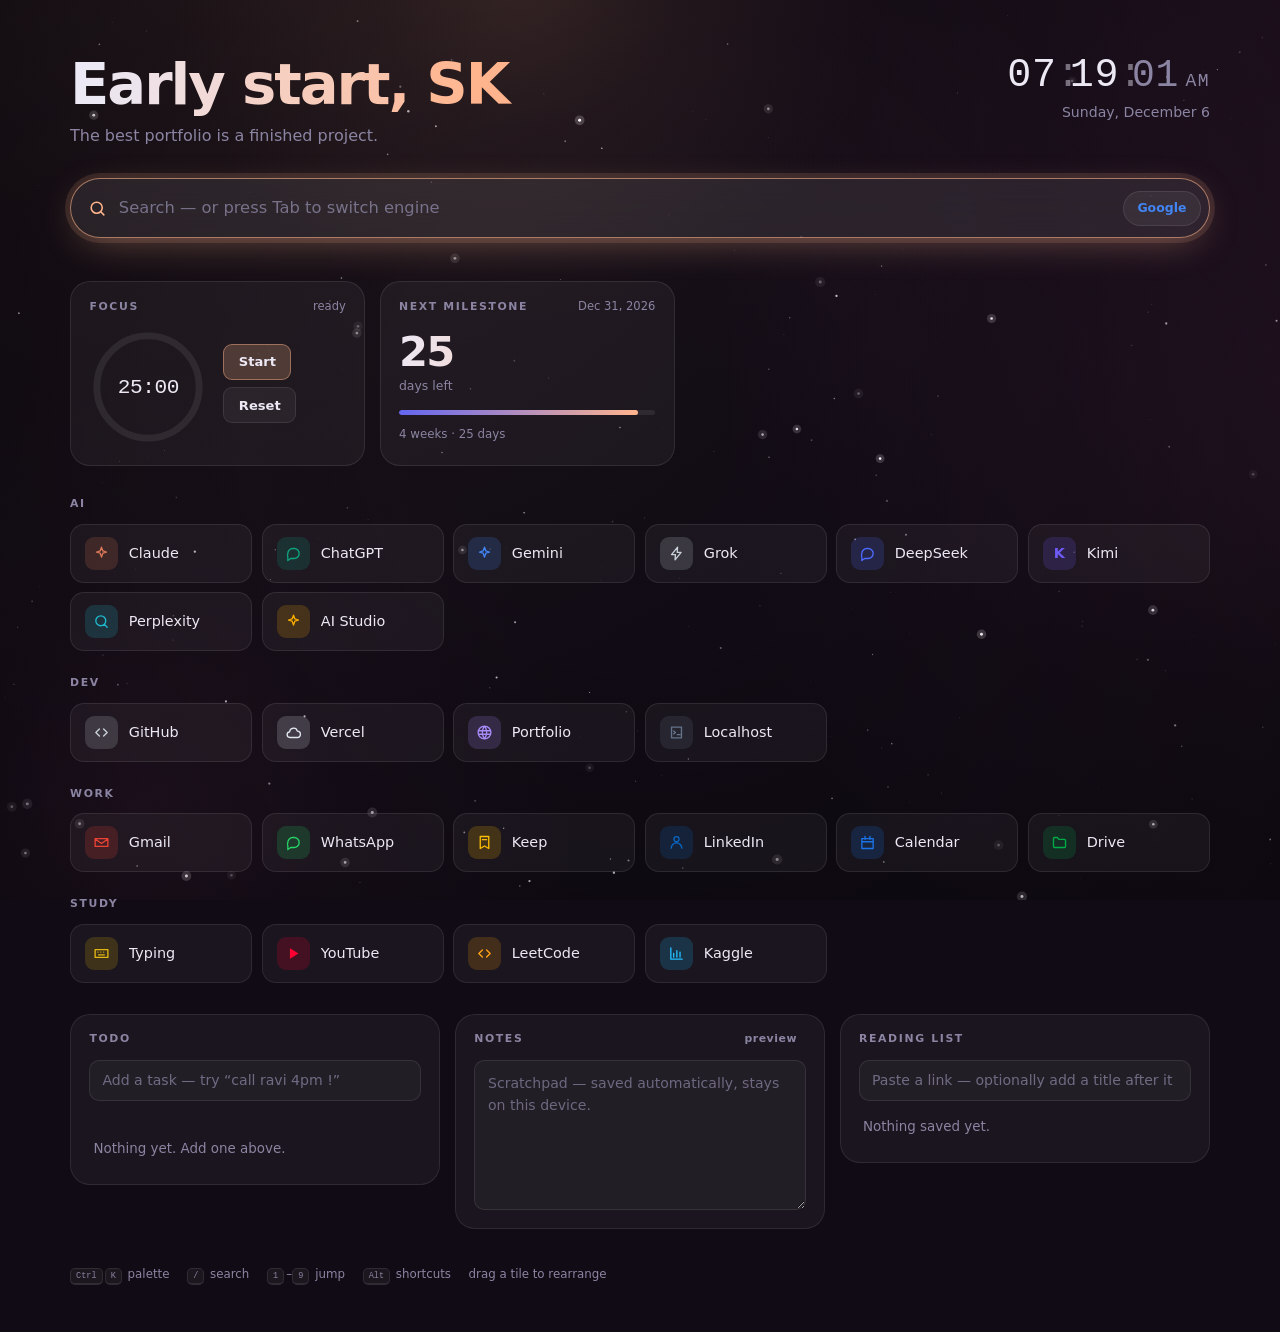
==== commit 23e6dcfb: "New features" ====
--- a/extension/newtab.html
+++ b/extension/newtab.html
@@ -57,6 +57,7 @@
            placeholder="Search — or press Tab to switch engine">
     <button class="engine-pill" id="engine-pill" type="button"
             aria-label="Change search engine"></button>
+    <ul class="suggest-list" id="search-suggest" role="listbox" hidden></ul>
   </form>
   <p class="search-hint" id="search-hint"></p>
 
@@ -125,16 +126,37 @@
     <article class="card">
       <div class="card-head">
         <h2>Notes</h2>
-        <span class="card-meta" id="notes-status"></span>
+        <span class="card-head-right">
+          <button class="notes-preview-btn" id="notes-preview-toggle" type="button">preview</button>
+          <span class="card-meta" id="notes-status"></span>
+        </span>
       </div>
       <textarea class="notes" id="notes"
                 placeholder="Scratchpad — saved automatically, stays on this device."
                 aria-label="Notes"></textarea>
+      <div class="notes notes-preview" id="notes-preview" hidden></div>
+    </article>
+
+    <article class="card">
+      <div class="card-head">
+        <h2>Reading list</h2>
+        <span class="card-meta" id="reading-count"></span>
+      </div>
+      <form id="reading-form" autocomplete="off">
+        <input class="field" id="reading-input" type="text"
+               placeholder="Paste a link — optionally add a title after it" aria-label="Save a link">
+      </form>
+      <ul class="todo-list" id="reading-list"></ul>
     </article>
 
     <article class="card feed-card" id="hn-card" hidden>
       <div class="card-head"><h2>Hacker News</h2><span class="card-meta">front page</span></div>
       <ul class="feed" id="hn-list"></ul>
+    </article>
+
+    <article class="card feed-card" id="devto-card" hidden>
+      <div class="card-head"><h2>Dev.to</h2><span class="card-meta">front page</span></div>
+      <ul class="feed" id="devto-list"></ul>
     </article>
 
     <article class="card" id="market-card" hidden>
--- a/extension/styles.css
+++ b/extension/styles.css
@@ -278,6 +278,7 @@
 /* ── Search ─────────────────────────────────────────────────────────── */
 
 .search {
+  position: relative;
   display: flex;
   align-items: center;
   gap: .75rem;
@@ -341,6 +342,34 @@
   color: var(--muted);
 }
 .search-hint b { color: var(--accent); font-weight: 600; }
+
+/* ── Search suggestions ────────────────────────────────────────────────
+   Same visual language as the command palette's .palette-item, but
+   anchored under the search bar instead of a full-screen modal.        */
+
+.suggest-list {
+  position: absolute; top: 100%; left: 0; right: 0; z-index: 5;
+  margin: .5rem 0 0;
+  list-style: none; padding: .4rem;
+  background: color-mix(in srgb, var(--bg) 82%, #ffffff);
+  border: 1px solid var(--border-hi);
+  border-radius: var(--radius-lg);
+  box-shadow: 0 24px 60px rgba(0,0,0,.5),
+              0 0 0 1px color-mix(in srgb, var(--accent) 12%, transparent);
+  max-height: 320px; overflow-y: auto;
+}
+
+.suggest-item {
+  display: flex; align-items: center; gap: .7rem;
+  padding: .55rem .7rem;
+  border-radius: 10px;
+  cursor: pointer; font-size: .92rem;
+}
+
+.suggest-item[aria-selected="true"] {
+  background: color-mix(in srgb, var(--accent) 20%, transparent);
+  box-shadow: inset 0 0 0 1px color-mix(in srgb, var(--accent) 32%, transparent);
+}
 
 /* ── Cards ──────────────────────────────────────────────────────────── */
 
@@ -667,6 +696,31 @@
 .notes:focus { border-color: color-mix(in srgb, var(--accent) 55%, transparent); }
 .notes::placeholder { color: var(--muted); opacity: .72; }
 
+.card-head-right { display: flex; align-items: baseline; gap: .55rem; }
+
+.notes-preview-btn {
+  background: none; border: 0; cursor: pointer;
+  font: inherit; font-size: .68rem; font-weight: 650; letter-spacing: .05em;
+  color: var(--muted);
+  padding: 0;
+  transition: color .18s;
+}
+.notes-preview-btn:hover, .notes-preview-btn.on { color: var(--accent); }
+
+.notes-preview {
+  display: block;
+  overflow-y: auto;
+  font-size: .88rem; line-height: 1.6;
+  white-space: normal;
+}
+.notes-preview code {
+  background: rgba(255,255,255,.08);
+  border-radius: 4px;
+  padding: .05em .35em;
+  font-size: .92em;
+}
+.notes-preview label { cursor: default; }
+
 /* ── Todo ───────────────────────────────────────────────────────────── */
 
 .todo-list {
@@ -708,6 +762,9 @@
 
 .todo-item.done .todo-text { color: var(--muted); text-decoration: line-through; }
 .todo-text { flex: 1; word-break: break-word; }
+/* The reading-list card reuses .todo-text on an <a> — reset link defaults. */
+a.todo-text { color: inherit; text-decoration: none; }
+a.todo-text:hover { text-decoration: underline; }
 
 .todo-when {
   font-size: .7rem; color: var(--accent);
@@ -875,6 +932,14 @@
 .toast.out { animation: toastOut .3s var(--ease-out) forwards; }
 @keyframes toastOut { to { opacity: 0; transform: translate(-50%, 14px); } }
 
+.toast-action {
+  background: none; border: 0; cursor: pointer;
+  font: inherit; font-size: inherit; font-weight: 650;
+  color: var(--accent);
+  text-decoration: underline;
+  padding: 0;
+}
+
 /* ── Responsive ─────────────────────────────────────────────────────── */
 
 @media (max-width: 1040px) {
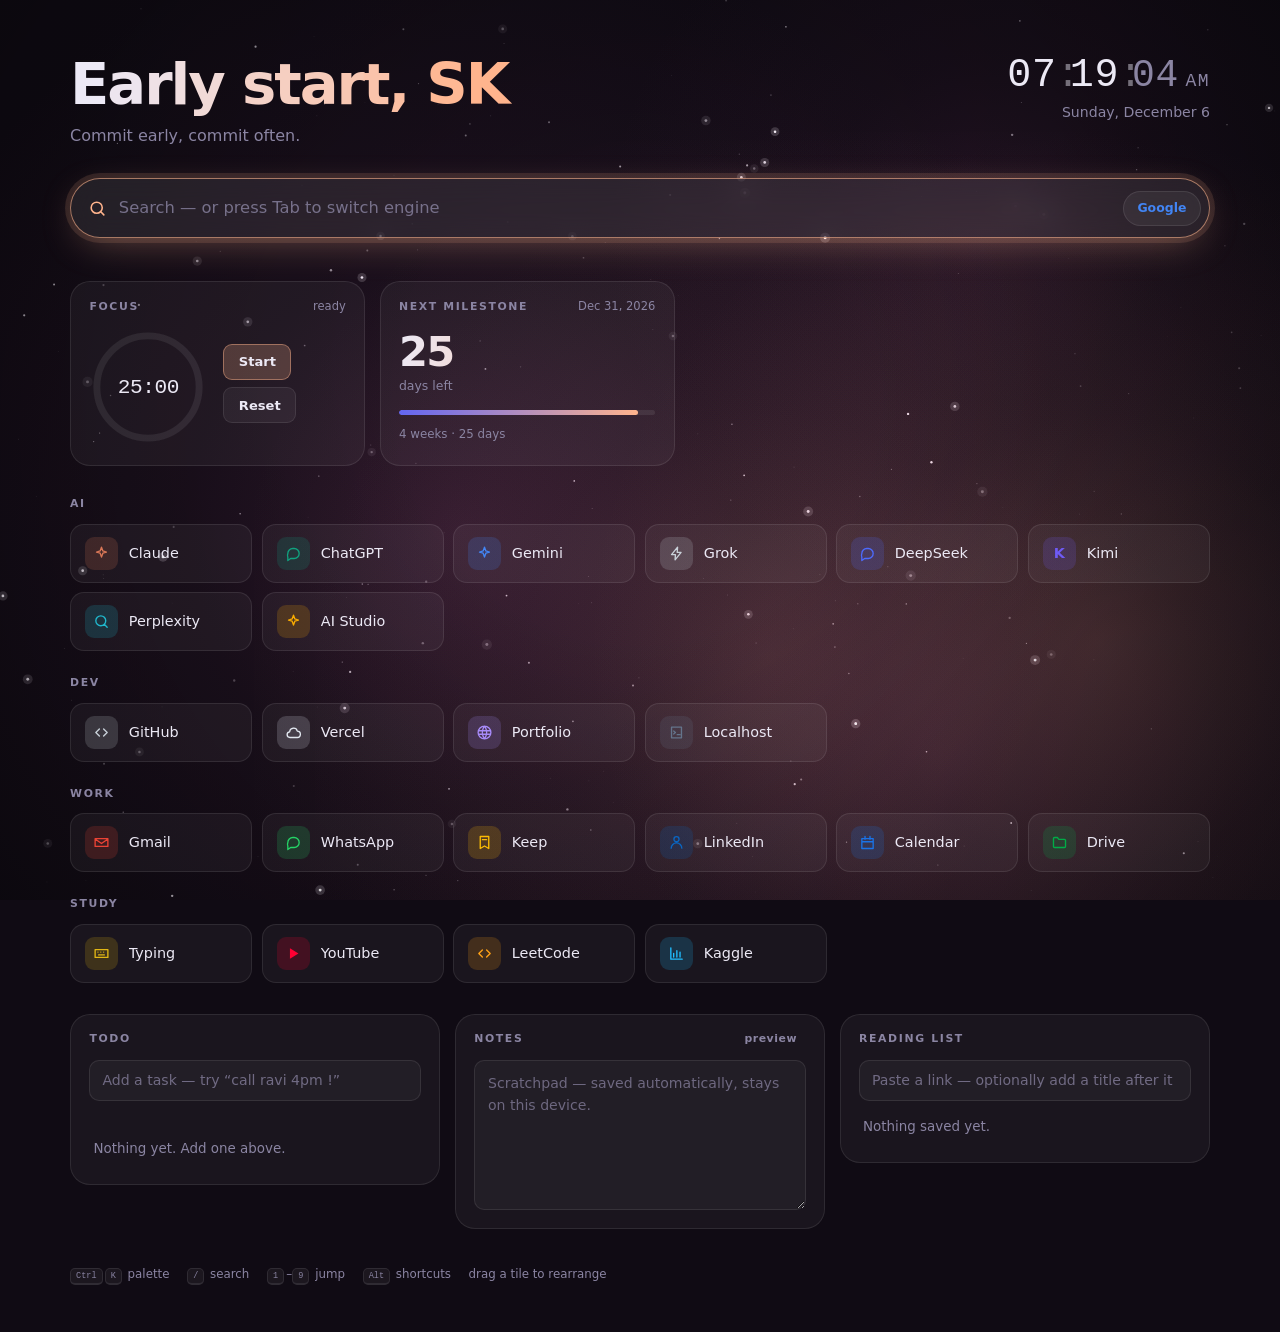
==== commit 693b10f5: "Fix issues" ====
--- a/extension/newtab.html
+++ b/extension/newtab.html
@@ -120,6 +120,14 @@
                placeholder="Add a task — try “call ravi 4pm !”" aria-label="Add a task">
       </form>
       <p class="parse-hint" id="parse-hint"></p>
+      <div class="todo-tools" id="todo-tools" hidden>
+        <div class="todo-filters" role="group" aria-label="Filter tasks">
+          <button type="button" class="todo-filter is-on" data-filter="all">All</button>
+          <button type="button" class="todo-filter" data-filter="active">Active</button>
+          <button type="button" class="todo-filter" data-filter="done">Done</button>
+        </div>
+        <button type="button" class="todo-clear" id="todo-clear" hidden>Clear done</button>
+      </div>
       <ul class="todo-list" id="todo-list"></ul>
     </article>
 
--- a/extension/styles.css
+++ b/extension/styles.css
@@ -785,6 +785,41 @@
 
 .todo-empty { color: var(--muted); font-size: .84rem; padding: .4rem .25rem; }
 
+/* ── Todo filters ───────────────────────────────────────────────────── */
+
+.todo-tools {
+  display: flex;
+  align-items: center;
+  justify-content: space-between;
+  gap: .5rem;
+  margin: .1rem 0 .35rem;
+}
+
+.todo-filters { display: flex; gap: .15rem; }
+
+.todo-filter,
+.todo-clear {
+  background: none;
+  border: 0;
+  cursor: pointer;
+  font: inherit;
+  font-size: .72rem;
+  color: var(--muted);
+  padding: .15rem .45rem;
+  border-radius: 6px;
+  transition: color .18s, background .18s;
+}
+
+.todo-filter:hover,
+.todo-clear:hover { color: var(--text); background: rgba(255, 255, 255, .06); }
+
+.todo-filter.is-on {
+  color: var(--accent);
+  background: color-mix(in srgb, var(--accent) 12%, transparent);
+}
+
+.todo-clear:hover { color: #f87171; }
+
 /* ── Feeds + markets ────────────────────────────────────────────────── */
 
 .feed { list-style: none; margin: 0; padding: 0; display: flex; flex-direction: column; gap: .1rem; }
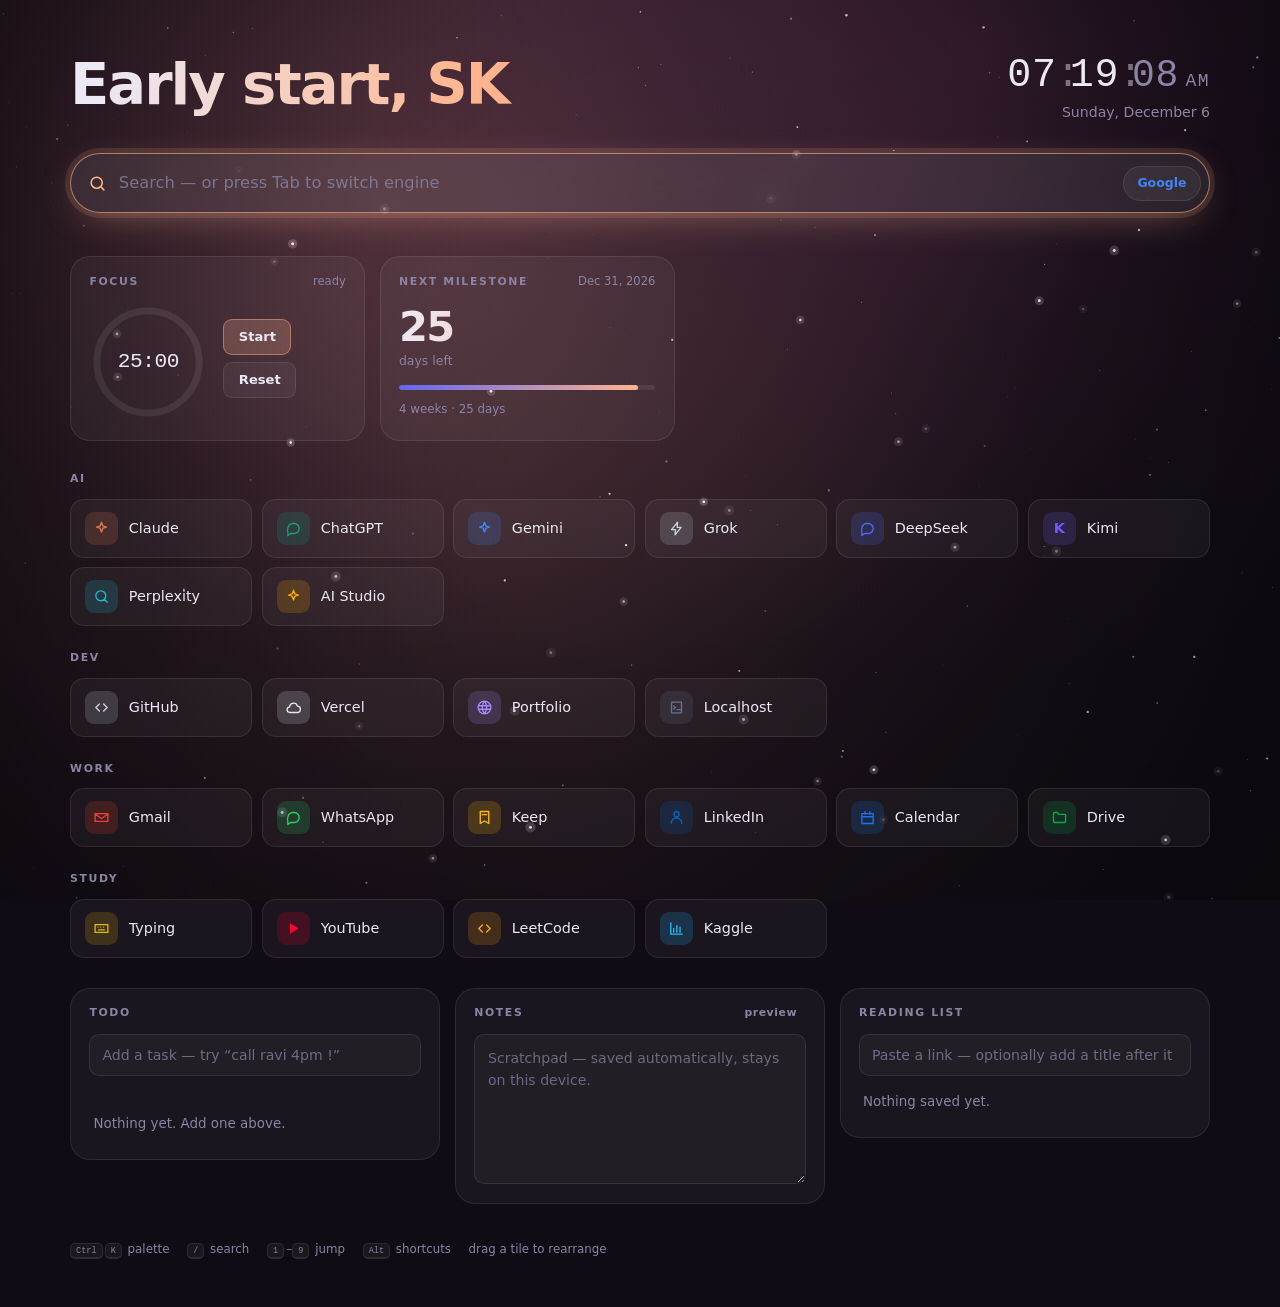
==== commit 5400e234: "Fix issues" ====
--- a/extension/newtab.html
+++ b/extension/newtab.html
@@ -24,7 +24,6 @@
   <header class="hero reveal" data-delay="0">
     <div class="hero-main">
       <h1 class="greeting" id="greeting" aria-live="polite"></h1>
-      <p class="subline" id="subline"></p>
       <div class="streak" id="streak" hidden></div>
     </div>
 
--- a/extension/styles.css
+++ b/extension/styles.css
@@ -153,12 +153,6 @@
 
 body.no-anim .greeting .ch { animation: none; }
 
-.subline {
-  margin: .55rem 0 0;
-  color: var(--muted);
-  font-size: 1rem;
-}
-
 .streak {
   margin-top: .7rem;
   display: inline-flex;
@@ -279,6 +273,14 @@
 
 .search {
   position: relative;
+  /* Must sit above the widget row below it. The suggestions dropdown's own
+     z-index can't do this on its own: backdrop-filter (below) makes .search
+     a stacking context, so .suggest-list's z-index only ranks it *within*
+     the search bar. Without an index here, .search paints in DOM order and
+     every .card — each its own stacking context, also via backdrop-filter —
+     lands on top of the open dropdown. Below .tile.dragging (30) so a
+     lifted tile still clears the search bar. */
+  z-index: 20;
   display: flex;
   align-items: center;
   gap: .75rem;
